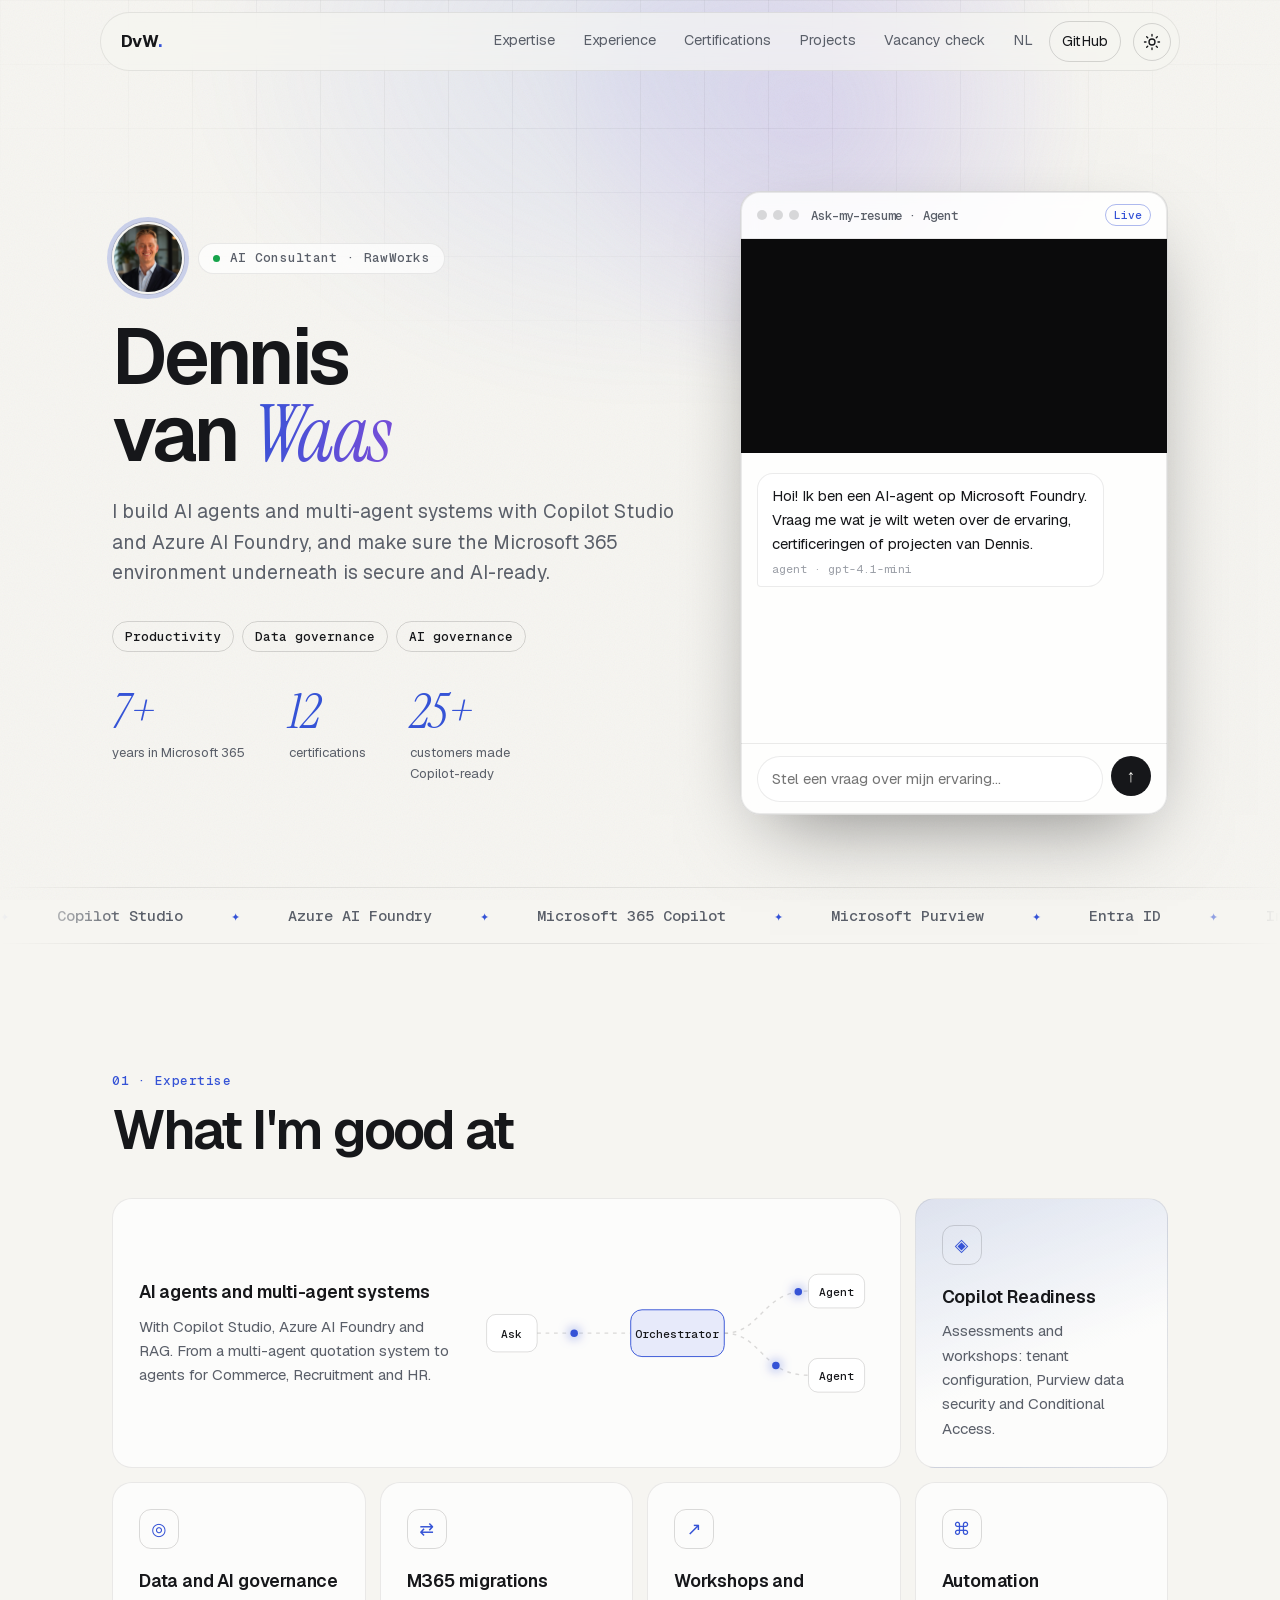
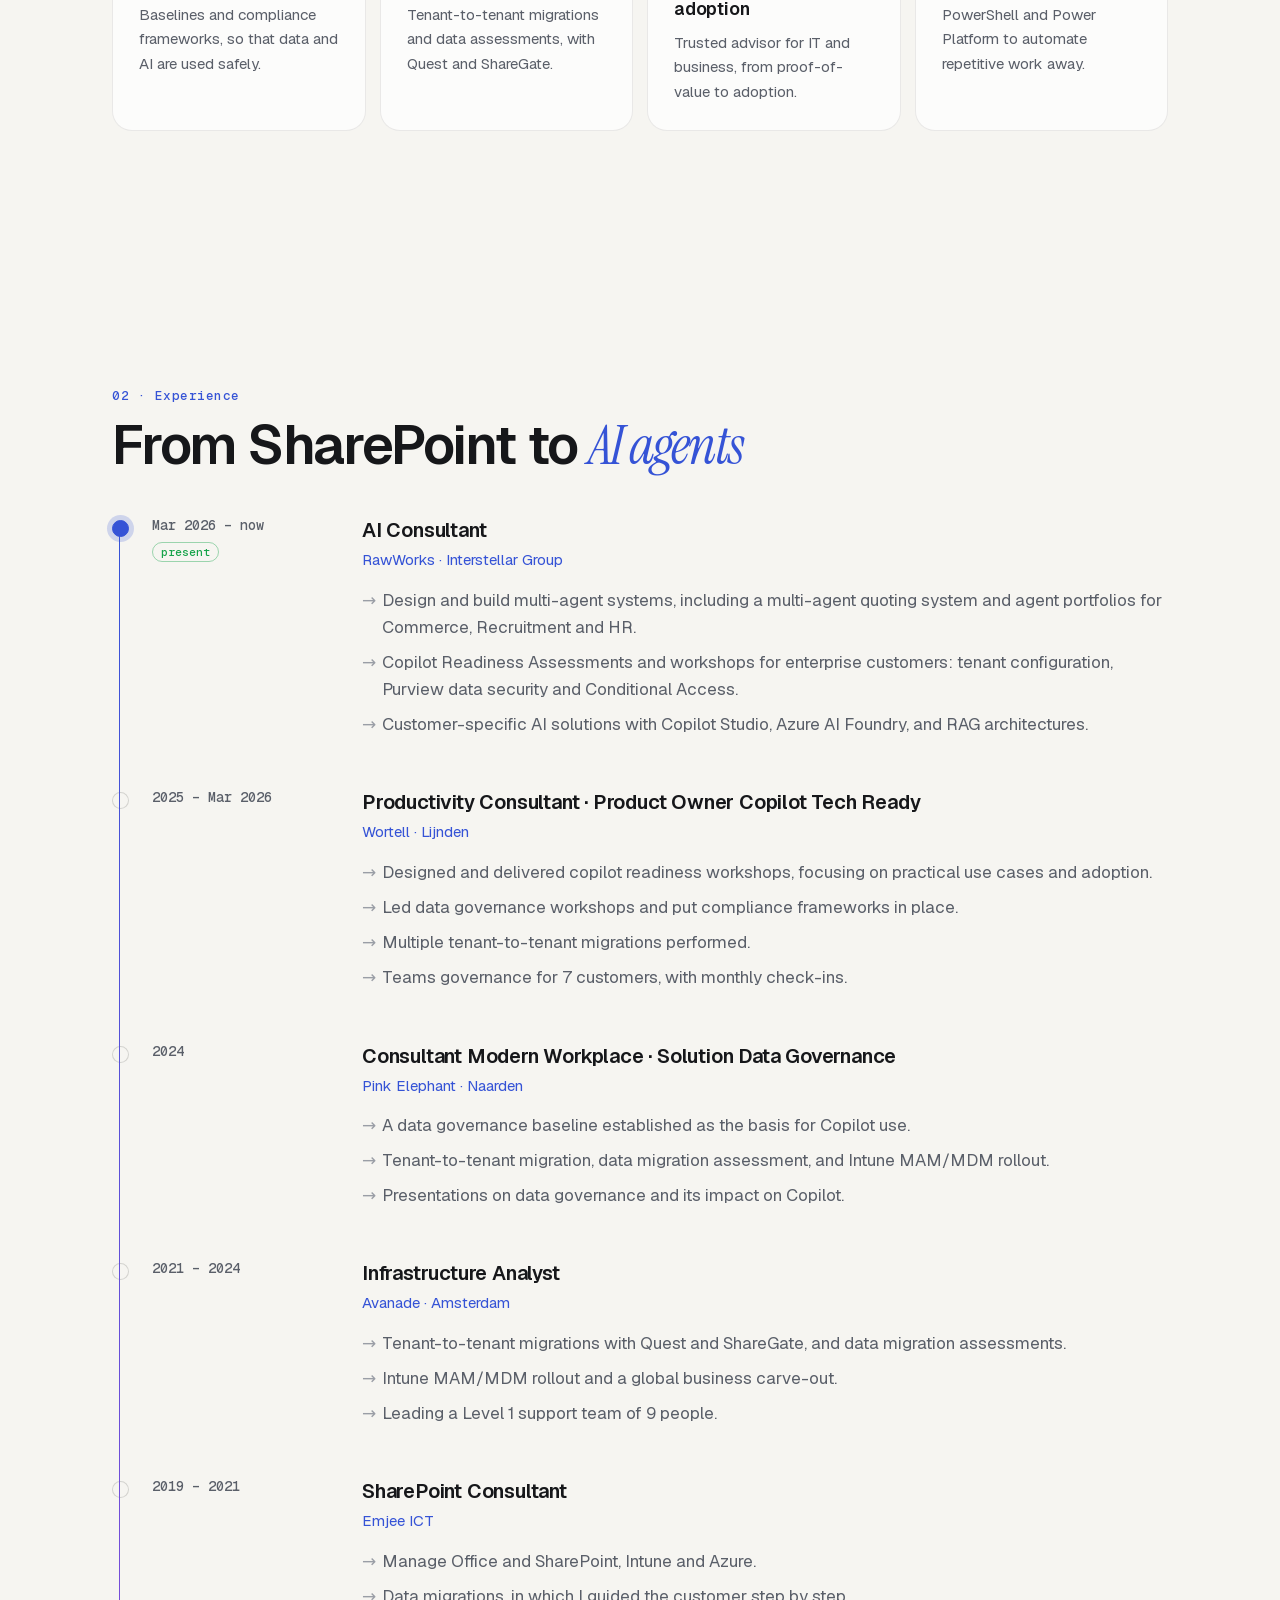
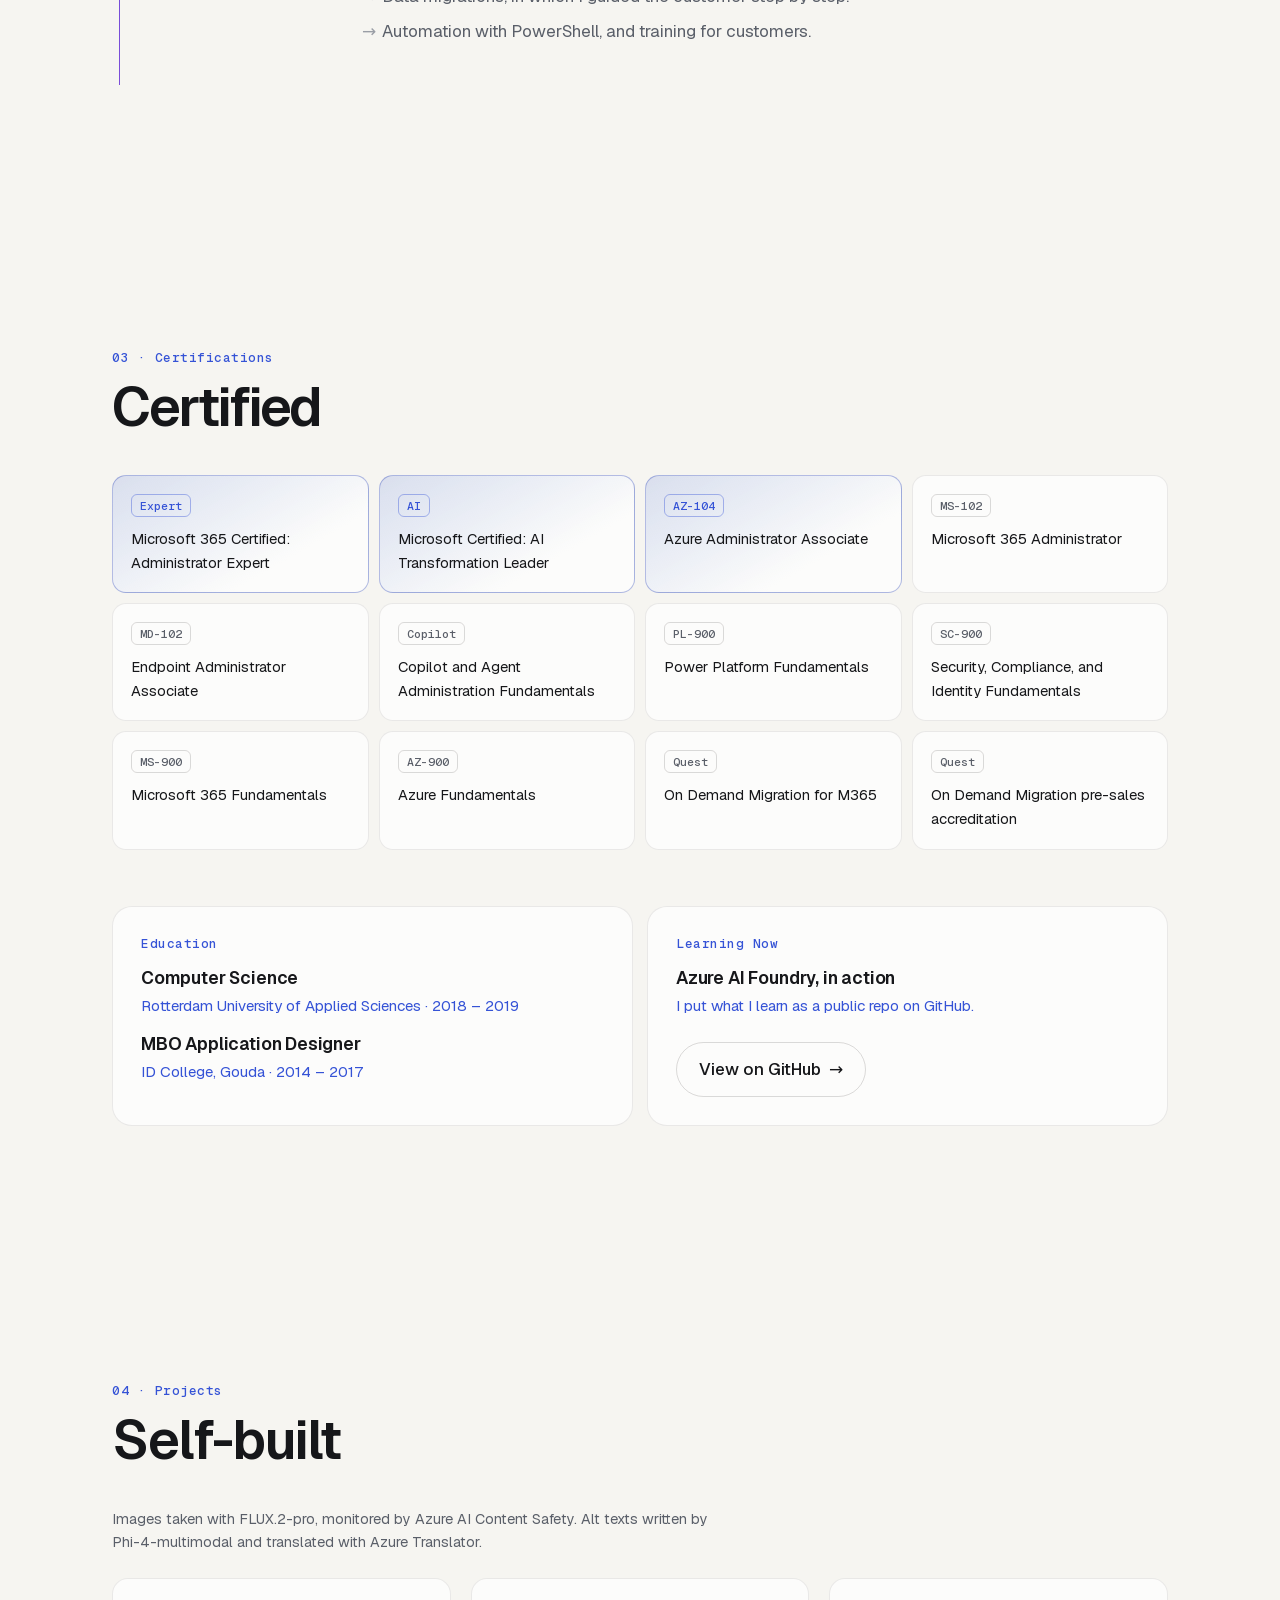
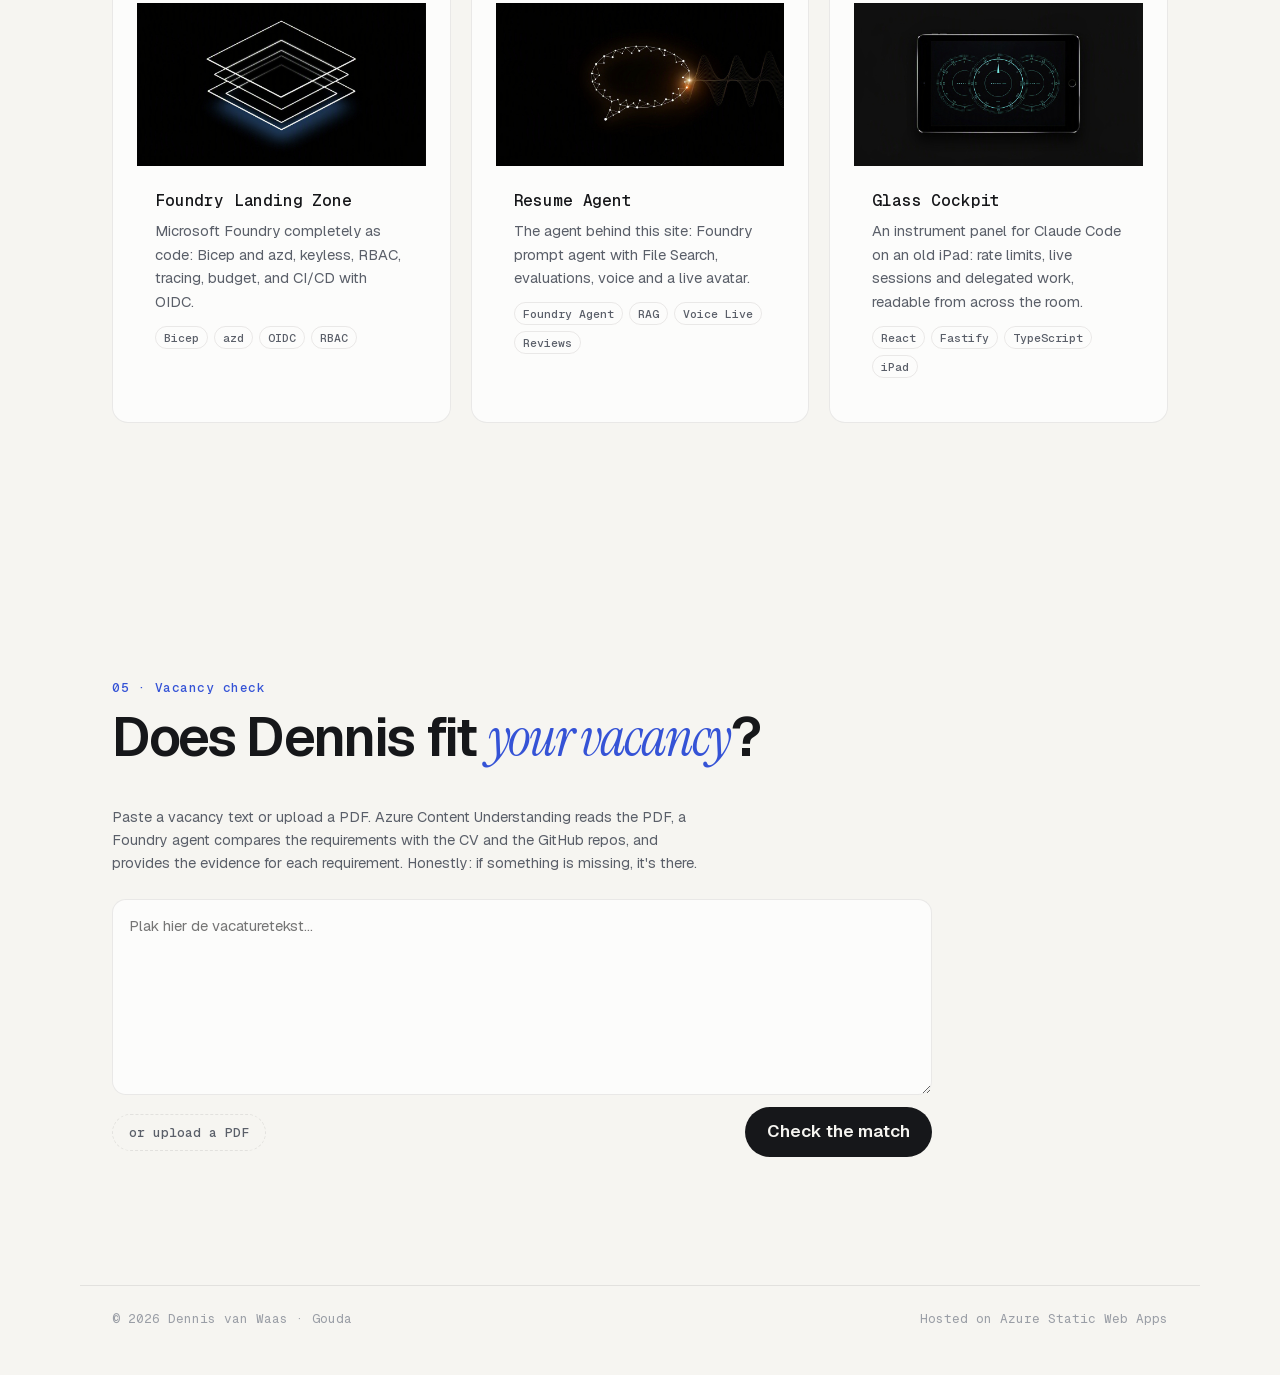
==== src/en.html @ 9e32a0ea "v2: Engelse versie via Azure Translator (HTML-vertaling), taalwissel NL/EN" ====
<!doctype html>
<html lang="en">
<head>
  <meta charset="utf-8">
  <meta name="viewport" content="width=device-width, initial-scale=1">
  <title>Dennis van Waas · AI Consultant</title>
  <meta name="description" content="Dennis van Waas, AI Consultant. Copilot Studio, Azure AI Foundry, Microsoft 365, data- en AI-governance.">
  <meta name="theme-color" content="#0b0c0f">
  <link rel="preload" href="fonts/Geist-normal-300-700.woff2" as="font" type="font/woff2" crossorigin>
  <link rel="stylesheet" href="fonts.css">
  <link rel="stylesheet" href="styles.css">
  <script>
    try { const t = localStorage.getItem('theme'); if (t) document.documentElement.dataset.theme = t; } catch (e) {}
  </script>
</head>
<body>
  <div class="bg" aria-hidden="true"><div class="glow"></div><div class="gridlines"></div><div class="noise"></div></div>

  <header class="nav">
    <a class="mark" href="#top" aria-label="Naar boven">DvW<span>.</span></a><nav><a href="#expertise">Expertise</a><a href="#ervaring">Experience</a><a href="#certificeringen">Certifications</a><a href="#projecten">Projects</a><a href="#match">Vacancy check</a><a class="lang notranslate" href="index.html" hreflang="nl" lang="nl">NL</a><a href="https://github.com/Dennisvw85" class="nav-cta">GitHub</a>
      
      
      
      
      
      
      
    </nav>
    
    <button class="theme" type="button" aria-label="Wissel licht en donker">
      <svg class="sun" viewbox="0 0 24 24" aria-hidden="true"><circle cx="12" cy="12" r="4"/><path d="M12 2v2M12 20v2M4.9 4.9l1.4 1.4M17.7 17.7l1.4 1.4M2 12h2M20 12h2M4.9 19.1l1.4-1.4M17.7 6.3l1.4-1.4"/></svg>
      <svg class="moon" viewbox="0 0 24 24" aria-hidden="true"><path d="M20 14.5A8 8 0 0 1 9.5 4a8 8 0 1 0 10.5 10.5z"/></svg>
    </button>
  </header>

  <main id="top">
    <!-- HERO -->
    </main><section class="hero wrap">
      <div class="hero-text">
        <div class="id">
          <img class="avatar" src="foto.jpg" alt="Dennis van Waas" width="72" height="72">
          <p class="eyebrow"><span class="dot"></span> AI Consultant<span class="long"> · RawWorks</span></p>
        </div>
        <h1>Dennis<br>van <em>Waas</em></h1>
        <p class="lead">I build AI agents and multi-agent systems with Copilot Studio and Azure AI Foundry, and make sure the Microsoft 365 environment underneath is secure and AI-ready.</p>
        <ul class="roles">
          <li>Productivity</li><li>Data governance</li><li>AI governance</li>
        </ul>
        <div class="stats">
          <div><strong>7+</strong> <span>years in Microsoft 365</span></div>
          <div><strong>12</strong><span>certifications</span></div>
          <div><strong>25+</strong><span>customers made Copilot-ready</span></div>
        </div>
      </div>

      <div class="chat" aria-label="Voorbeeld van een gesprek met een CV-agent">
        <div class="chat-head">
          <span class="lights"><i></i><i></i><i></i></span>
          <span class="chat-title">Ask-my-resume · Agent</span>
          <span class="badge">Live</span>
        </div>
        <div class="avatar-stage" id="avatar-stage" hidden="">
          <video id="avatar-video" autoplay playsinline muted></video>
          <audio id="avatar-audio" autoplay></audio>
        </div>
        <div class="chat-body" id="chat" aria-live="polite"></div>
        <form class="chat-form" id="chat-form" autocomplete="off">
          <input id="chat-input" type="text" maxlength="500" placeholder="Stel een vraag over mijn ervaring…" aria-label="Je vraag" required />
          <button type="button" id="avatar-btn" class="voice" aria-label="Start gesprek met avatar" title="Praat met de avatar">🧑‍💼</button>
          <button type="button" id="voice-btn" class="voice" aria-label="Start spraakgesprek" title="Praat met de agent">🎙</button>
          <button type="submit" aria-label="Verstuur">↑</button>
        </form>
        <p class="voice-status" id="voice-status" aria-live="polite" hidden></p>
      </div>
    </section>

    <!-- MARQUEE -->
    <div class="marquee" aria-label="Technologie">
      <div class="track">
        <span>Copilot Studio</span><span>Azure AI Foundry</span><span>Microsoft 365 Copilot</span><span>Microsoft Purview</span><span>Entra ID</span><span>Intune</span><span>SharePoint</span><span>Power Platform</span><span>PowerShell</span>
        <span aria-hidden="true">Copilot Studio</span><span aria-hidden="true">Azure AI Foundry</span><span aria-hidden="true">Microsoft 365 Copilot</span><span aria-hidden="true">Microsoft Purview</span><span aria-hidden="true">Entra ID</span><span aria-hidden="true">Intune</span><span aria-hidden="true">SharePoint</span><span aria-hidden="true">Power Platform</span><span aria-hidden="true">PowerShell</span>
      </div>
    </div>

    <!-- EXPERTISE -->
    <section id="expertise" class="wrap section">
      <p class="label reveal">01 · Expertise</p>
      <h2 class="reveal">What I'm good at</h2>

      <div class="bento">
        <article class="tile t-flow reveal">
          <div class="tile-text">
            <h3>AI agents and multi-agent systems</h3>
            <p>With Copilot Studio, Azure AI Foundry and RAG. From a multi-agent quotation system to agents for Commerce, Recruitment and HR.</p>
          </div>
          <svg class="flow" viewbox="0 0 420 150" aria-hidden="true">
            <path class="wire" d="M60 75 H160"/><path class="wire" d="M260 75 C300 75 300 30 350 30"/><path class="wire" d="M260 75 C300 75 300 120 350 120"/>
            <circle class="pulse" r="4"><animateMotion dur="2.4s" repeatCount="indefinite" path="M60 75 H160"/></circle>
            <circle class="pulse" r="4"><animateMotion dur="2.4s" begin="1.2s" repeatCount="indefinite" path="M260 75 C300 75 300 30 350 30"/></circle>
            <circle class="pulse" r="4"><animateMotion dur="2.4s" begin="1.8s" repeatCount="indefinite" path="M260 75 C300 75 300 120 350 120"/></circle>
            <g class="node"><rect x="6" y="55" width="54" height="40" rx="10"/><text x="33" y="80">Ask</text></g>
            <g class="node main"><rect x="160" y="50" width="100" height="50" rx="12"/><text x="210" y="80">Orchestrator</text></g>
            <g class="node"><rect x="350" y="12" width="60" height="36" rx="10"/><text x="380" y="35">Agent</text></g>
            <g class="node"><rect x="350" y="102" width="60" height="36" rx="10"/><text x="380" y="125">Agent</text></g>
          </svg>
        </article>

        <article class="tile t-foundry reveal">
          <span class="icon" aria-hidden="true">◈</span>
          <h3>Copilot Readiness</h3>
          <p>Assessments and workshops: tenant configuration, Purview data security and Conditional Access.</p>
        </article>

        <article class="tile reveal">
          <span class="icon" aria-hidden="true">◎</span>
          <h3>Data and AI governance</h3>
          <p>Baselines and compliance frameworks, so that data and AI are used safely.</p>
        </article>

        <article class="tile reveal">
          <span class="icon" aria-hidden="true">⇄</span>
          <h3>M365 migrations</h3>
          <p>Tenant-to-tenant migrations and data assessments, with Quest and ShareGate.</p>
        </article>

        <article class="tile reveal">
          <span class="icon" aria-hidden="true">↗</span>
          <h3>Workshops and adoption</h3>
          <p>Trusted advisor for IT and business, from proof-of-value to adoption.</p>
        </article>

        <article class="tile reveal">
          <span class="icon" aria-hidden="true">⌘</span>
          <h3>Automation</h3>
          <p>PowerShell and Power Platform to automate repetitive work away.</p>
        </article>
      </div>
    </section>

    <!-- ERVARING -->
    <section id="ervaring" class="wrap section">
      <p class="label reveal">02 · Experience</p>
      <h2 class="reveal">From SharePoint to <em>AI agents</em></h2>

      <ol class="timeline">
        <li class="job reveal">
          <div class="when"><span class="period">Mar 2026 – now</span><span class="now">present</span></div>
          <div class="what">
            <h3>AI Consultant</h3>
            <p class="org">RawWorks · Interstellar Group</p>
            <ul>
              <li>Design and build multi-agent systems, including a multi-agent quoting system and agent portfolios for Commerce, Recruitment and HR.</li>
              <li>Copilot Readiness Assessments and workshops for enterprise customers: tenant configuration, Purview data security and Conditional Access.</li>
              <li>Customer-specific AI solutions with Copilot Studio, Azure AI Foundry, and RAG architectures.</li>
            </ul>
          </div>
        </li>
        <li class="job reveal">
          <div class="when"><span class="period">2025 – Mar 2026</span></div>
          <div class="what">
            <h3>Productivity Consultant · Product Owner Copilot Tech Ready</h3>
            <p class="org">Wortell · Lijnden</p>
            <ul>
              <li>Designed and delivered copilot readiness workshops, focusing on practical use cases and adoption.</li>
              <li>Led data governance workshops and put compliance frameworks in place.</li>
              <li>Multiple tenant-to-tenant migrations performed.</li>
              <li>Teams governance for 7 customers, with monthly check-ins.</li>
            </ul>
          </div>
        </li>
        <li class="job reveal">
          <div class="when"><span class="period">2024</span></div>
          <div class="what">
            <h3>Consultant Modern Workplace · Solution Data Governance</h3>
            <p class="org">Pink Elephant · Naarden</p>
            <ul>
              <li>A data governance baseline established as the basis for Copilot use.</li>
              <li>Tenant-to-tenant migration, data migration assessment, and Intune MAM/MDM rollout.</li>
              <li>Presentations on data governance and its impact on Copilot.</li>
            </ul>
          </div>
        </li>
        <li class="job reveal">
          <div class="when"><span class="period">2021 – 2024</span></div>
          <div class="what">
            <h3>Infrastructure Analyst</h3>
            <p class="org">Avanade · Amsterdam</p>
            <ul>
              <li>Tenant-to-tenant migrations with Quest and ShareGate, and data migration assessments.</li>
              <li>Intune MAM/MDM rollout and a global business carve-out.</li>
              <li>Leading a Level 1 support team of 9 people.</li>
            </ul>
          </div>
        </li>
        <li class="job reveal">
          <div class="when"><span class="period">2019 – 2021</span></div>
          <div class="what">
            <h3>SharePoint Consultant</h3>
            <p class="org">Emjee ICT</p>
            <ul>
              <li>Manage Office and SharePoint, Intune and Azure.</li>
              <li>Data migrations, in which I guided the customer step by step.</li>
              <li>Automation with PowerShell, and training for customers.</li>
            </ul>
          </div>
        </li>
      </ol>
    </section>

    <!-- CERTIFICERINGEN + OPLEIDING -->
    <section id="certificeringen" class="wrap section">
      <p class="label reveal">03 · Certifications</p>
      <h2 class="reveal">Certified</h2>

      <div class="certs">
        <div class="cert featured reveal"><span class="code">Expert</span><span>Microsoft 365 Certified: Administrator Expert</span></div>
        <div class="cert featured reveal"><span class="code">AI</span><span>Microsoft Certified: AI Transformation Leader</span></div>
        <div class="cert featured reveal"><span class="code">AZ-104</span><span>Azure Administrator Associate</span></div>
        <div class="cert reveal"><span class="code">MS-102</span><span>Microsoft 365 Administrator</span></div>
        <div class="cert reveal"><span class="code">MD-102</span><span>Endpoint Administrator Associate</span></div>
        <div class="cert reveal"><span class="code">Copilot</span><span>Copilot and Agent Administration Fundamentals</span></div>
        <div class="cert reveal"><span class="code">PL-900</span><span>Power Platform Fundamentals</span></div>
        <div class="cert reveal"><span class="code">SC-900</span><span>Security, Compliance, and Identity Fundamentals</span></div>
        <div class="cert reveal"><span class="code">MS-900</span><span>Microsoft 365 Fundamentals</span></div>
        <div class="cert reveal"><span class="code">AZ-900</span><span>Azure Fundamentals</span></div>
        <div class="cert reveal"><span class="code">Quest</span><span>On Demand Migration for M365</span></div>
        <div class="cert reveal"><span class="code">Quest</span><span>On Demand Migration pre-sales accreditation</span></div>
      </div>

      <div class="edu">
        <div class="reveal">
          <p class="label">Education</p>
          <h3>Computer Science</h3>
          <p class="org">Rotterdam University of Applied Sciences · 2018 – 2019</p>
          <h3>MBO Application Designer</h3>
          <p class="org">ID College, Gouda · 2014 – 2017</p>
        </div>
        <div class="reveal">
          <p class="label">Learning Now</p>
          <h3>Azure AI Foundry, in action</h3>
          <p class="org">I put what I learn as a public repo on GitHub.</p>
          <a class="btn ghost" href="https://github.com/Dennisvw85">View on GitHub <span aria-hidden="true">→</span></a>
        </div>
      </div>
    </section>

    <section id="projecten" class="wrap section">
      <p class="label reveal">04 · Projects</p>
      <h2 class="reveal">Self-built</h2>
      <p class="project-note reveal">Images taken with FLUX.2-pro, monitored by Azure AI Content Safety. Alt texts written by Phi-4-multimodal and translated with Azure Translator.</p>

      <div class="projects">
        <!-- PROJECTS:START -->
        <a class="project reveal" href="https://github.com/Dennisvw85/foundry-landing-zone" rel="noopener">
          <img src="img/projects/foundry-landing-zone.jpg" alt="Een wit geometrisch ontwerp met geneste vierkanten en een gloeiend effect op een zwarte achtergrond." width="1024" height="576" loading="lazy" />
          <div class="project-text">
            <h3>Foundry Landing Zone</h3>
            <p>Microsoft Foundry completely as code: Bicep and azd, keyless, RBAC, tracing, budget, and CI/CD with OIDC.</p>
            <div class="project-tags"><span>Bicep</span><span>azd</span><span>OIDC</span><span>RBAC</span></div>
          </div>
        </a>
        <a class="project reveal" href="https://github.com/Dennisvw85/cv-agent" rel="noopener">
          <img src="img/projects/cv-agent.jpg" alt="Een tekstballon met een gloeiend licht aan het uiteinde, verbonden door lijnen en stippen, tegen een donkere achtergrond." width="1024" height="576" loading="lazy" />
          <div class="project-text">
            <h3>Resume Agent</h3>
            <p>The agent behind this site: Foundry prompt agent with File Search, evaluations, voice and a live avatar.</p>
            <div class="project-tags"><span>Foundry Agent</span><span>RAG</span><span>Voice Live</span><span>Reviews</span></div>
          </div>
        </a>
        <a class="project reveal" href="https://github.com/Dennisvw85/glass-cockpit" rel="noopener">
          <img src="img/projects/glass-cockpit.jpg" alt="Een tablet toont drie ronde meters met verschillende nummers en lijnen." width="1024" height="576" loading="lazy" />
          <div class="project-text">
            <h3>Glass Cockpit</h3>
            <p>An instrument panel for Claude Code on an old iPad: rate limits, live sessions and delegated work, readable from across the room.</p>
            <div class="project-tags"><span>React</span><span>Fastify</span><span>TypeScript</span><span>iPad</span></div>
          </div>
        </a>
        <!-- PROJECTS:END -->
      </div>
    </section>

    <section id="match" class="wrap section">
      <p class="label reveal">05 · Vacancy check</p>
      <h2 class="reveal">Does Dennis fit <em>your vacancy</em>?</h2>
      <p class="project-note reveal">Paste a vacancy text or upload a PDF. Azure Content Understanding reads the PDF, a Foundry agent compares the requirements with the CV and the GitHub repos, and provides the evidence for each requirement. Honestly: if something is missing, it's there.</p>

      <form class="match-form reveal" id="match-form">
        <textarea id="match-text" rows="7" maxlength="12000" placeholder="Plak hier de vacaturetekst…" aria-label="Vacaturetekst"></textarea>
        <div class="match-actions">
          <label class="match-file">
            <input type="file" id="match-pdf" accept="application/pdf" />
            <span id="match-file-label">or upload a PDF</span>
          </label>
          <button type="submit" id="match-btn">Check the match</button>
        </div>
      </form>
      <div class="match-result" id="match-result" aria-live="polite" hidden></div>
    </section>
  

  <footer class="wrap footer">
    <span>© <span id="year">2026</span> Dennis van Waas · Gouda</span>
    <span>Hosted on Azure Static Web Apps</span>
  </footer>

  <script src="main.js" defer></script>
  <script src="avatar.js" defer></script>
  <script src="match.js" defer></script>
</body>
</html>
---- src/fonts.css ----
/* Zelf gehoste fonts (Google Fonts, SIL OFL), alleen de latin-subset. */
@font-face {
  font-family: 'Geist';
  font-style: normal;
  font-weight: 300 700;
  font-display: swap;
  src: url(fonts/Geist-normal-300-700.woff2) format('woff2');
  unicode-range: U+0000-00FF, U+0131, U+0152-0153, U+02BB-02BC, U+02C6, U+02DA, U+02DC, U+0304, U+0308, U+0329, U+2000-206F, U+20AC, U+2122, U+2191, U+2193, U+2212, U+2215, U+FEFF, U+FFFD;
}
@font-face {
  font-family: 'Geist Mono';
  font-style: normal;
  font-weight: 400 500;
  font-display: swap;
  src: url(fonts/GeistMono-normal-400-500.woff2) format('woff2');
  unicode-range: U+0000-00FF, U+0131, U+0152-0153, U+02BB-02BC, U+02C6, U+02DA, U+02DC, U+0304, U+0308, U+0329, U+2000-206F, U+20AC, U+2122, U+2191, U+2193, U+2212, U+2215, U+FEFF, U+FFFD;
}
@font-face {
  font-family: 'Instrument Serif';
  font-style: italic;
  font-weight: 400;
  font-display: swap;
  src: url(fonts/InstrumentSerif-italic-400.woff2) format('woff2');
  unicode-range: U+0000-00FF, U+0131, U+0152-0153, U+02BB-02BC, U+02C6, U+02DA, U+02DC, U+0304, U+0308, U+0329, U+2000-206F, U+20AC, U+2122, U+2191, U+2193, U+2212, U+2215, U+FEFF, U+FFFD;
}
@font-face {
  font-family: 'Instrument Serif';
  font-style: normal;
  font-weight: 400;
  font-display: swap;
  src: url(fonts/InstrumentSerif-normal-400.woff2) format('woff2');
  unicode-range: U+0000-00FF, U+0131, U+0152-0153, U+02BB-02BC, U+02C6, U+02DA, U+02DC, U+0304, U+0308, U+0329, U+2000-206F, U+20AC, U+2122, U+2191, U+2193, U+2212, U+2215, U+FEFF, U+FFFD;
}
---- src/styles.css ----
/* ---------- Tokens ---------- */
:root {
  --bg: #0b0c0f;
  --bg-2: #111318;
  --fg: #eef0f3;
  --muted: #9aa0ab;
  --faint: #5d636e;
  --line: rgba(255, 255, 255, .08);
  --line-2: rgba(255, 255, 255, .14);
  --card: rgba(255, 255, 255, .03);
  --accent: #7c9cff;
  --accent-2: #b48cff;
  --accent-ink: #0b0c0f;
  --glow: rgba(124, 156, 255, .18);
  --live: #4ade80;
  --radius: 20px;
  --serif: "Instrument Serif", Georgia, serif;
  --sans: "Geist", system-ui, -apple-system, "Segoe UI", sans-serif;
  --mono: "Geist Mono", ui-monospace, monospace;
  color-scheme: dark;
}
:root[data-theme="light"] {
  --bg: #f6f5f1;
  --bg-2: #ffffff;
  --fg: #16171a;
  --muted: #5a5f69;
  --faint: #9a9ea6;
  --line: rgba(0, 0, 0, .08);
  --line-2: rgba(0, 0, 0, .14);
  --card: rgba(255, 255, 255, .7);
  --accent: #3553d6;
  --accent-2: #7b4dd8;
  --accent-ink: #ffffff;
  --glow: rgba(53, 83, 214, .12);
  --live: #16a34a;
  color-scheme: light;
}
@media (prefers-color-scheme: light) {
  :root:not([data-theme="dark"]) {
    --bg: #f6f5f1; --bg-2: #ffffff; --fg: #16171a; --muted: #5a5f69; --faint: #9a9ea6;
    --line: rgba(0,0,0,.08); --line-2: rgba(0,0,0,.14); --card: rgba(255,255,255,.7);
    --accent: #3553d6; --accent-2: #7b4dd8; --accent-ink: #ffffff; --glow: rgba(53,83,214,.12);
    --live: #16a34a; color-scheme: light;
  }
}

/* ---------- Base ---------- */
* { box-sizing: border-box; }
html { scroll-behavior: smooth; scroll-padding-top: 90px; }
body {
  margin: 0;
  background: var(--bg);
  color: var(--fg);
  font: 400 17px/1.6 var(--sans);
  -webkit-font-smoothing: antialiased;
  overflow-x: hidden;
}
a { color: inherit; }
em { font-family: var(--serif); font-style: italic; font-weight: 400; color: var(--accent); }
.wrap { width: 100%; max-width: 1120px; margin: 0 auto; padding: 0 16px; }
@media (min-width: 720px) { .wrap { padding: 0 32px; } }
::selection { background: var(--accent); color: var(--accent-ink); }
:focus-visible { outline: 2px solid var(--accent); outline-offset: 3px; border-radius: 6px; }

/* ---------- Background ---------- */
.bg { position: fixed; inset: 0; z-index: -1; pointer-events: none; }
.glow {
  position: absolute; width: 900px; height: 700px; left: 50%; top: -300px; translate: -50% 0;
  background: radial-gradient(closest-side, var(--glow), transparent),
              radial-gradient(closest-side at 70% 60%, color-mix(in srgb, var(--accent-2) 14%, transparent), transparent);
  filter: blur(20px);
}
.gridlines {
  position: absolute; inset: 0;
  background-image: linear-gradient(var(--line) 1px, transparent 1px), linear-gradient(90deg, var(--line) 1px, transparent 1px);
  background-size: 64px 64px;
  mask-image: radial-gradient(ellipse 80% 55% at 50% 0%, #000 30%, transparent 75%);
  opacity: .55;
}
.noise {
  position: absolute; inset: 0; opacity: .05; mix-blend-mode: overlay;
  background-image: url("data:image/svg+xml,%3Csvg xmlns='http://www.w3.org/2000/svg' width='160' height='160'%3E%3Cfilter id='n'%3E%3CfeTurbulence type='fractalNoise' baseFrequency='.85' numOctaves='3' stitchTiles='stitch'/%3E%3C/filter%3E%3Crect width='100%25' height='100%25' filter='url(%23n)'/%3E%3C/svg%3E");
}

/* ---------- Nav ---------- */
.nav {
  position: sticky; top: 12px; z-index: 10;
  display: flex; align-items: center; gap: 12px;
  width: calc(100% - 32px); max-width: 1080px; margin: 12px auto 0;
  padding: 8px 8px 8px 20px;
  border: 1px solid var(--line); border-radius: 999px;
  background: color-mix(in srgb, var(--bg) 70%, transparent);
  backdrop-filter: blur(14px) saturate(140%); -webkit-backdrop-filter: blur(14px) saturate(140%);
}
.mark { font-weight: 700; letter-spacing: -.03em; text-decoration: none; font-size: 1.05rem; }
.mark span { color: var(--accent); }
.nav nav { display: flex; gap: 4px; margin-left: auto; }
.nav nav a { text-decoration: none; font-size: .9rem; color: var(--muted); padding: 8px 12px; border-radius: 999px; transition: color .2s, background .2s; }
.nav nav a:hover { color: var(--fg); background: var(--card); }
.nav nav .nav-cta { color: var(--fg); border: 1px solid var(--line-2); }
.theme {
  display: grid; place-items: center; width: 38px; height: 38px; border-radius: 50%;
  border: 1px solid var(--line-2); background: transparent; color: var(--fg); cursor: pointer;
}
.theme svg { width: 18px; height: 18px; fill: none; stroke: currentColor; stroke-width: 1.8; stroke-linecap: round; }
.theme .sun { display: none; }
:root[data-theme="light"] .theme .sun { display: block; }
:root[data-theme="light"] .theme .moon { display: none; }
@media (prefers-color-scheme: light) {
  :root:not([data-theme="dark"]) .theme .sun { display: block; }
  :root:not([data-theme="dark"]) .theme .moon { display: none; }
}
@media (max-width: 640px) {
  .nav nav a:not(.nav-cta) { display: none; }
}

/* ---------- Hero ---------- */
.hero {
  display: grid; gap: 48px; align-items: center;
  padding-top: clamp(56px, 10vw, 120px); padding-bottom: 72px;
}
@media (min-width: 960px) { .hero { grid-template-columns: 1.15fr .85fr; } }
.eyebrow {
  display: inline-flex; align-items: center; gap: 10px; margin: 0 0 24px;
  font: 500 .8rem/1 var(--mono); color: var(--muted); letter-spacing: .02em;
  padding: 8px 14px; border: 1px solid var(--line); border-radius: 999px; background: var(--card);
  max-width: 100%;
}
@media (max-width: 480px) { .eyebrow .long { display: none; } }
.dot { width: 7px; height: 7px; border-radius: 50%; background: var(--live); box-shadow: 0 0 0 0 var(--live); animation: ping 2s infinite; }
@keyframes ping { 70% { box-shadow: 0 0 0 7px transparent; } 100% { box-shadow: 0 0 0 0 transparent; } }
h1 {
  font-size: clamp(2.4rem, 6.4vw, 4.9rem); line-height: .98; letter-spacing: -.045em;
  font-weight: 600; margin: 0 0 24px;
}
.nowrap { white-space: nowrap; }
h1 em { letter-spacing: -.02em; padding-right: .05em;
  background: linear-gradient(100deg, var(--accent), var(--accent-2)); -webkit-background-clip: text; background-clip: text; color: transparent; }
.lead { font-size: clamp(1.05rem, 1.6vw, 1.2rem); color: var(--muted); max-width: 46ch; margin: 0 0 32px; }
.ctas { display: flex; flex-wrap: wrap; gap: 12px; }
.btn {
  display: inline-flex; align-items: center; gap: 8px; padding: 13px 22px; border-radius: 999px;
  font-weight: 500; text-decoration: none; transition: transform .2s, background .2s, border-color .2s;
}
.btn span { transition: transform .2s; }
.btn:hover span { transform: translateX(3px); }
.btn.primary { background: var(--fg); color: var(--bg); }
.btn.primary:hover { transform: translateY(-1px); }
.btn.ghost { border: 1px solid var(--line-2); }
.btn.ghost:hover { border-color: var(--fg); }
.btn.big { padding: 16px 28px; font-size: 1.05rem; }

/* Chat mock */
.chat {
  border: 1px solid var(--line-2); border-radius: var(--radius); overflow: hidden;
  background: color-mix(in srgb, var(--bg-2) 85%, transparent);
  box-shadow: 0 30px 80px -30px rgba(0,0,0,.5), 0 0 0 1px var(--line) inset;
  backdrop-filter: blur(10px);
}
.chat-head { display: flex; align-items: center; gap: 12px; padding: 12px 16px; border-bottom: 1px solid var(--line); }
.lights { display: flex; gap: 6px; }
.lights i { width: 10px; height: 10px; border-radius: 50%; background: var(--line-2); }
.chat-title { font: 500 .78rem var(--mono); color: var(--muted); }
.badge { margin-left: auto; font: 500 .7rem var(--mono); color: var(--accent); border: 1px solid color-mix(in srgb, var(--accent) 40%, transparent); padding: 3px 8px; border-radius: 999px; }
.chat-body { padding: 20px 16px; min-height: 290px; display: flex; flex-direction: column; gap: 12px; font-size: .93rem; }
.msg { max-width: 88%; padding: 10px 14px; border-radius: 16px; animation: pop .35s ease both; }
.msg.user { align-self: flex-end; background: var(--fg); color: var(--bg); border-bottom-right-radius: 4px; }
.msg.bot { align-self: flex-start; background: var(--card); border: 1px solid var(--line); border-bottom-left-radius: 4px; }
.msg.bot .src { display: block; margin-top: 6px; font: 400 .72rem var(--mono); color: var(--faint); }
.chat-body { max-height: 420px; overflow-y: auto; }
.msg { white-space: pre-wrap; }
.chat-form { display: flex; gap: 8px; padding: 12px 16px; border-top: 1px solid var(--line); }
.chat-form input { flex: 1; min-width: 0; padding: 10px 14px; border-radius: 999px; border: 1px solid var(--line); background: var(--card); color: var(--fg); font: inherit; font-size: .93rem; }
.chat-form input:focus { outline: 2px solid var(--fg); outline-offset: 1px; }
.chat-form button { width: 40px; height: 40px; border-radius: 50%; border: 0; background: var(--fg); color: var(--bg); font-size: 1.1rem; cursor: pointer; }
.chat-form button:disabled, .chat-form input:disabled { opacity: .5; }
.chat-form button.voice { background: var(--card); color: var(--fg); border: 1px solid var(--line); font-size: 1rem; }
.chat-form button.voice.live { background: #e5484d; color: #fff; border-color: #e5484d; animation: pulse-ring 1.6s ease-out infinite; }
@keyframes pulse-ring { 0% { box-shadow: 0 0 0 0 rgba(229,72,77,.45); } 100% { box-shadow: 0 0 0 12px rgba(229,72,77,0); } }
.voice-status { margin: 0; padding: 0 16px 12px; font: 400 .76rem var(--mono); color: var(--muted); }
@media (prefers-reduced-motion: reduce) { .chat-form button.voice.live { animation: none; } }
.typing { display: inline-flex; gap: 4px; }
.typing i { width: 6px; height: 6px; border-radius: 50%; background: var(--muted); animation: blink 1s infinite; }
.typing i:nth-child(2) { animation-delay: .15s; } .typing i:nth-child(3) { animation-delay: .3s; }
@keyframes blink { 50% { opacity: .25; } }
@keyframes pop { from { opacity: 0; transform: translateY(6px) scale(.98); } }

/* ---------- Marquee ---------- */
.marquee {
  border-block: 1px solid var(--line); overflow: hidden; padding: 18px 0;
  mask-image: linear-gradient(90deg, transparent, #000 10%, #000 90%, transparent);
}
.track { display: flex; gap: 48px; width: max-content; animation: scroll 40s linear infinite; }
.track span { font: 500 .95rem var(--mono); color: var(--muted); white-space: nowrap; }
.track span::before { content: "✦"; color: var(--accent); margin-right: 48px; font-size: .7rem; }
@keyframes scroll { to { transform: translateX(-50%); } }

/* ---------- Sections ---------- */
.section { padding-block: clamp(72px, 11vw, 128px); }
.label { font: 500 .8rem var(--mono); color: var(--accent); margin: 0 0 12px; letter-spacing: .04em; }
h2 { font-size: clamp(2rem, 4.8vw, 3.4rem); line-height: 1.05; letter-spacing: -.035em; font-weight: 600; margin: 0 0 40px; }
h3 { font-size: 1.1rem; letter-spacing: -.01em; margin: 0 0 8px; font-weight: 600; }
.sub { color: var(--muted); margin: -24px 0 40px; max-width: 52ch; }

/* ---------- Bento ---------- */
.bento { display: grid; gap: 14px; grid-template-columns: 1fr; }
@media (min-width: 720px) {
  .bento { grid-template-columns: repeat(2, 1fr); }
  .t-flow { grid-column: span 2; }
}
@media (min-width: 1000px) {
  .bento { grid-template-columns: repeat(4, 1fr); grid-auto-rows: minmax(190px, auto); }
  .t-flow { grid-column: span 3; }
}
.tile {
  position: relative; overflow: hidden;
  padding: 26px; border-radius: var(--radius);
  border: 1px solid var(--line); background: var(--card);
  transition: border-color .3s, transform .3s;
}
.tile::before {
  content: ""; position: absolute; inset: 0; pointer-events: none; opacity: 0; transition: opacity .3s;
  background: radial-gradient(360px circle at var(--mx, 50%) var(--my, 50%), var(--glow), transparent 60%);
}
.tile:hover { border-color: var(--line-2); }
.tile:hover::before { opacity: 1; }
.tile p { margin: 0; color: var(--muted); font-size: .95rem; }
.icon { display: inline-grid; place-items: center; width: 40px; height: 40px; margin-bottom: 18px; border-radius: 12px; border: 1px solid var(--line-2); color: var(--accent); font-size: 1.1rem; }
.t-foundry { background: linear-gradient(160deg, color-mix(in srgb, var(--accent) 12%, transparent), var(--card) 60%); }
.t-flow { display: grid; gap: 20px; align-items: center; }
@media (min-width: 720px) { .t-flow { grid-template-columns: .9fr 1.1fr; } }
.flow { width: 100%; height: auto; }
.flow .wire { fill: none; stroke: var(--line-2); stroke-width: 1.5; stroke-dasharray: 4 5; }
.flow .pulse { fill: var(--accent); filter: drop-shadow(0 0 6px var(--accent)); }
.flow .node rect { fill: var(--bg-2); stroke: var(--line-2); }
.flow .node.main rect { stroke: var(--accent); fill: color-mix(in srgb, var(--accent) 12%, var(--bg-2)); }
.flow .node text { fill: var(--fg); font: 500 12px var(--mono); text-anchor: middle; }

/* ---------- Steps ---------- */
.steps { list-style: none; margin: 0; padding: 0; display: grid; gap: 0; counter-reset: s; }
.steps li {
  display: grid; grid-template-columns: 72px 1fr; gap: 16px; padding: 28px 0;
  border-top: 1px solid var(--line);
}
.steps li:last-child { border-bottom: 1px solid var(--line); }
@media (min-width: 720px) { .steps li { grid-template-columns: 140px 1fr 1fr; } .steps li div { display: contents; } }
.num { font: 400 clamp(2rem, 4vw, 2.8rem)/1 var(--serif); font-style: italic; color: var(--accent); }
.steps h3 { font-size: 1.3rem; margin-top: 4px; }
.steps p { margin: 0; color: var(--muted); }

/* ---------- Projects ---------- */
.projects { display: grid; gap: 14px; grid-template-columns: repeat(auto-fit, minmax(260px, 1fr)); }
.project {
  display: flex; flex-direction: column; gap: 6px; padding: 24px; border-radius: var(--radius);
  border: 1px solid var(--line); background: var(--card); text-decoration: none;
  transition: transform .3s, border-color .3s;
}
.project:hover { transform: translateY(-3px); border-color: var(--line-2); }
.project h3 { font-family: var(--mono); font-size: 1rem; font-weight: 500; }
.project p { margin: 0 0 12px; color: var(--muted); font-size: .95rem; flex: 1; }
.tags { font: 400 .78rem var(--mono); color: var(--faint); }
.status { align-self: flex-start; font: 500 .7rem var(--mono); padding: 3px 9px; border-radius: 999px; margin-bottom: 10px; border: 1px solid var(--line-2); color: var(--muted); }
.status.live { color: var(--live); border-color: color-mix(in srgb, var(--live) 40%, transparent); }

/* ---------- Contact ---------- */
.contact {
  text-align: center; margin-block: 40px 80px; border-radius: 32px; border: 1px solid var(--line);
  background:
    radial-gradient(600px 240px at 50% 0%, var(--glow), transparent 70%),
    var(--card);
  padding-inline: 24px;
}
.contact h2 { margin-bottom: 12px; }
.contact p { color: var(--muted); margin: 0 0 32px; }

/* ---------- Footer ---------- */
.footer { display: flex; flex-wrap: wrap; justify-content: space-between; gap: 8px; padding-block: 24px 48px; color: var(--faint); font: 400 .8rem var(--mono); border-top: 1px solid var(--line); }

/* ---------- Scroll-driven reveal (progressive enhancement) ---------- */
@supports (animation-timeline: view()) {
  @media (prefers-reduced-motion: no-preference) {
    .reveal {
      animation: reveal linear both;
      animation-timeline: view();
      animation-range: entry 0% entry 55%;
    }
    @keyframes reveal { from { opacity: 0; transform: translateY(28px); filter: blur(4px); } }
  }
}

/* ---------- Theme switch transition ---------- */
::view-transition-old(root), ::view-transition-new(root) { animation: none; mix-blend-mode: normal; }
::view-transition-new(root) { clip-path: circle(0 at var(--vx, 100%) var(--vy, 0)); animation: wipe .6s ease-out forwards; }
@keyframes wipe { to { clip-path: circle(150% at var(--vx, 100%) var(--vy, 0)); } }

/* ---------- Reduced motion ---------- */
@media (prefers-reduced-motion: reduce) {
  *, *::before, *::after { animation-duration: .01ms !important; animation-iteration-count: 1 !important; transition: none !important; scroll-behavior: auto !important; }
  .track { animation: none; }
}

/* ---------- CV: hero ---------- */
.id { display: flex; align-items: center; gap: 14px; margin-bottom: 24px; flex-wrap: wrap; }
.id .eyebrow { margin: 0; }
.avatar {
  width: 72px; height: 72px; border-radius: 50%; object-fit: cover;
  border: 2px solid var(--bg); box-shadow: 0 0 0 1px var(--line-2), 0 0 0 5px color-mix(in srgb, var(--accent) 22%, transparent);
}
.roles { list-style: none; display: flex; flex-wrap: wrap; gap: 8px; padding: 0; margin: 0 0 36px; }
.roles li { font: 500 .8rem var(--mono); color: var(--fg); padding: 6px 12px; border-radius: 999px; border: 1px solid var(--line-2); }
.stats { display: grid; grid-template-columns: repeat(3, auto); justify-content: start; gap: 12px clamp(20px, 4vw, 44px); }
.stats div { display: flex; flex-direction: column; }
.stats strong { font: 400 clamp(2.2rem, 4.5vw, 3rem)/1 var(--serif); font-style: italic; color: var(--accent); }
.stats span { font-size: .82rem; color: var(--muted); margin-top: 6px; max-width: 16ch; }
@media (max-width: 480px) { .stats { grid-template-columns: repeat(3, 1fr); } }

/* ---------- CV: timeline ---------- */
.timeline { list-style: none; margin: 0; padding: 0; position: relative; }
.timeline::before {
  content: ""; position: absolute; left: 7px; top: 8px; bottom: 8px; width: 1px; background: var(--line-2);
}
@supports (animation-timeline: view()) {
  @media (prefers-reduced-motion: no-preference) {
    .timeline::after {
      content: ""; position: absolute; left: 7px; top: 8px; bottom: 8px; width: 1px;
      background: linear-gradient(var(--accent), var(--accent-2)); transform-origin: top;
      animation: grow linear both; animation-timeline: view(); animation-range: entry 20% cover 70%;
    }
    @keyframes grow { from { transform: scaleY(0); } }
  }
}
.job { position: relative; display: grid; gap: 8px 40px; padding: 0 0 48px 40px; }
.job::before {
  content: ""; position: absolute; left: 0; top: 6px; width: 15px; height: 15px; border-radius: 50%;
  background: var(--bg); border: 1px solid var(--line-2); z-index: 1;
}
.job:first-child::before { border-color: var(--accent); background: var(--accent); box-shadow: 0 0 0 5px color-mix(in srgb, var(--accent) 20%, transparent); }
@media (min-width: 820px) { .job { grid-template-columns: 170px 1fr; } }
.when { display: flex; flex-direction: column; gap: 8px; align-items: flex-start; }
.period { font: 500 .85rem var(--mono); color: var(--muted); padding-top: 2px; }
.now { font: 500 .7rem var(--mono); color: var(--live); border: 1px solid color-mix(in srgb, var(--live) 40%, transparent); padding: 2px 8px; border-radius: 999px; }
.what h3 { font-size: 1.25rem; margin: 0 0 2px; }
.org { color: var(--accent); font-size: .95rem; margin: 0 0 14px; }
.what ul { margin: 0; padding: 0; list-style: none; display: grid; gap: 8px; }
.what li { position: relative; padding-left: 20px; color: var(--muted); }
.what li::before { content: "→"; position: absolute; left: 0; color: var(--faint); }

/* ---------- CV: certs + education ---------- */
.certs { display: grid; gap: 10px; grid-template-columns: repeat(auto-fill, minmax(250px, 1fr)); }
.cert {
  display: flex; flex-direction: column; gap: 10px; padding: 18px; border-radius: 14px;
  border: 1px solid var(--line); background: var(--card); font-size: .92rem; transition: border-color .3s, transform .3s;
}
.cert:hover { border-color: var(--line-2); transform: translateY(-2px); }
.cert .code { align-self: flex-start; font: 500 .72rem var(--mono); color: var(--muted); border: 1px solid var(--line-2); padding: 3px 8px; border-radius: 6px; }
.cert.featured { background: linear-gradient(150deg, color-mix(in srgb, var(--accent) 14%, transparent), var(--card) 70%); border-color: color-mix(in srgb, var(--accent) 30%, var(--line)); }
.cert.featured .code { color: var(--accent); border-color: color-mix(in srgb, var(--accent) 40%, transparent); }
.edu { display: grid; gap: 14px; margin-top: 56px; }
@media (min-width: 820px) { .edu { grid-template-columns: 1fr 1fr; } }
.edu > div { padding: 28px; border-radius: var(--radius); border: 1px solid var(--line); background: var(--card); }
.edu h3 { margin: 12px 0 2px; }
.edu .org { margin-bottom: 8px; }
.edu .btn { margin-top: 16px; }

/* Live avatar */
.avatar-stage { background: #0b0b0c; border-bottom: 1px solid var(--line); display: flex; justify-content: center; }
.avatar-stage video { width: 100%; max-height: 360px; object-fit: contain; }

/* Projecten */
.project-note { color: var(--muted); font-size: .9rem; max-width: 60ch; margin-bottom: 24px; }
.projects { display: grid; grid-template-columns: repeat(auto-fit, minmax(280px, 1fr)); gap: 20px; }
.project { display: flex; flex-direction: column; border: 1px solid var(--line); border-radius: 16px; overflow: hidden; background: var(--card); color: inherit; text-decoration: none; transition: transform .2s ease, border-color .2s ease; }
.project:hover { transform: translateY(-3px); border-color: var(--fg); }
.project img { width: 100%; height: auto; aspect-ratio: 16 / 9; object-fit: cover; display: block; }
.project-text { padding: 16px 18px 20px; }
.project-text h3 { margin: 0 0 6px; }
.project-text p { margin: 0 0 12px; color: var(--muted); font-size: .92rem; }
.project-tags { display: flex; flex-wrap: wrap; gap: 6px; }
.project-tags span { font: 500 .72rem var(--mono); padding: 3px 8px; border: 1px solid var(--line); border-radius: 999px; color: var(--muted); }
@media (prefers-reduced-motion: reduce) { .project { transition: none; } }

.msg.user .src { display: block; margin-top: 6px; font: 400 .72rem var(--mono); opacity: .6; }

/* Vacature-check */
.match-form { display: flex; flex-direction: column; gap: 12px; max-width: 820px; }
.match-form textarea { width: 100%; padding: 14px 16px; border-radius: 14px; border: 1px solid var(--line); background: var(--card); color: var(--fg); font: inherit; font-size: .93rem; resize: vertical; }
.match-form textarea:focus { outline: 2px solid var(--fg); outline-offset: 1px; }
.match-actions { display: flex; flex-wrap: wrap; gap: 12px; align-items: center; justify-content: space-between; }
.match-file { cursor: pointer; font: 500 .8rem var(--mono); color: var(--muted); border: 1px dashed var(--line); border-radius: 999px; padding: 9px 16px; }
.match-file input { display: none; }
.match-actions button { border: 0; border-radius: 999px; padding: 11px 22px; background: var(--fg); color: var(--bg); font: inherit; font-weight: 600; cursor: pointer; }
.match-actions button:disabled { opacity: .5; cursor: progress; }
.match-result { margin-top: 24px; max-width: 820px; border: 1px solid var(--line); border-radius: 16px; background: var(--card); padding: 20px 22px; }
.match-head { display: flex; gap: 18px; align-items: center; margin-bottom: 16px; }
.match-score { --p: 0; flex: none; width: 76px; height: 76px; border-radius: 50%; display: grid; place-items: center; font: 700 1.4rem var(--mono); background: radial-gradient(closest-side, var(--card) 78%, transparent 80% 100%), conic-gradient(var(--fg) calc(var(--p) * 1%), var(--line) 0); }
.match-title h3 { margin: 0 0 4px; }
.match-summary { margin: 0; color: var(--muted); font-size: .93rem; }
.match-reqs { list-style: none; margin: 0 0 16px; padding: 0; display: grid; gap: 10px; }
.req { border: 1px solid var(--line); border-radius: 12px; padding: 10px 14px; }
.req strong { display: block; margin: 4px 0 2px; font-size: .92rem; }
.req p { margin: 0; color: var(--muted); font-size: .86rem; }
.req-status { font: 600 .68rem var(--mono); text-transform: uppercase; letter-spacing: .06em; padding: 2px 8px; border-radius: 999px; }
.req.met .req-status { background: rgba(48, 164, 108, .18); color: #3ec67f; }
.req.partial .req-status { background: rgba(245, 166, 35, .18); color: #f5a623; }
.req.gap .req-status { background: rgba(229, 72, 77, .18); color: #e5484d; }
.match-questions h4 { margin: 0 0 6px; font-size: .9rem; }
.match-questions ol { margin: 0 0 12px; padding-left: 20px; color: var(--muted); font-size: .9rem; }
.match-src { margin: 0; font: 400 .72rem var(--mono); color: var(--faint); }
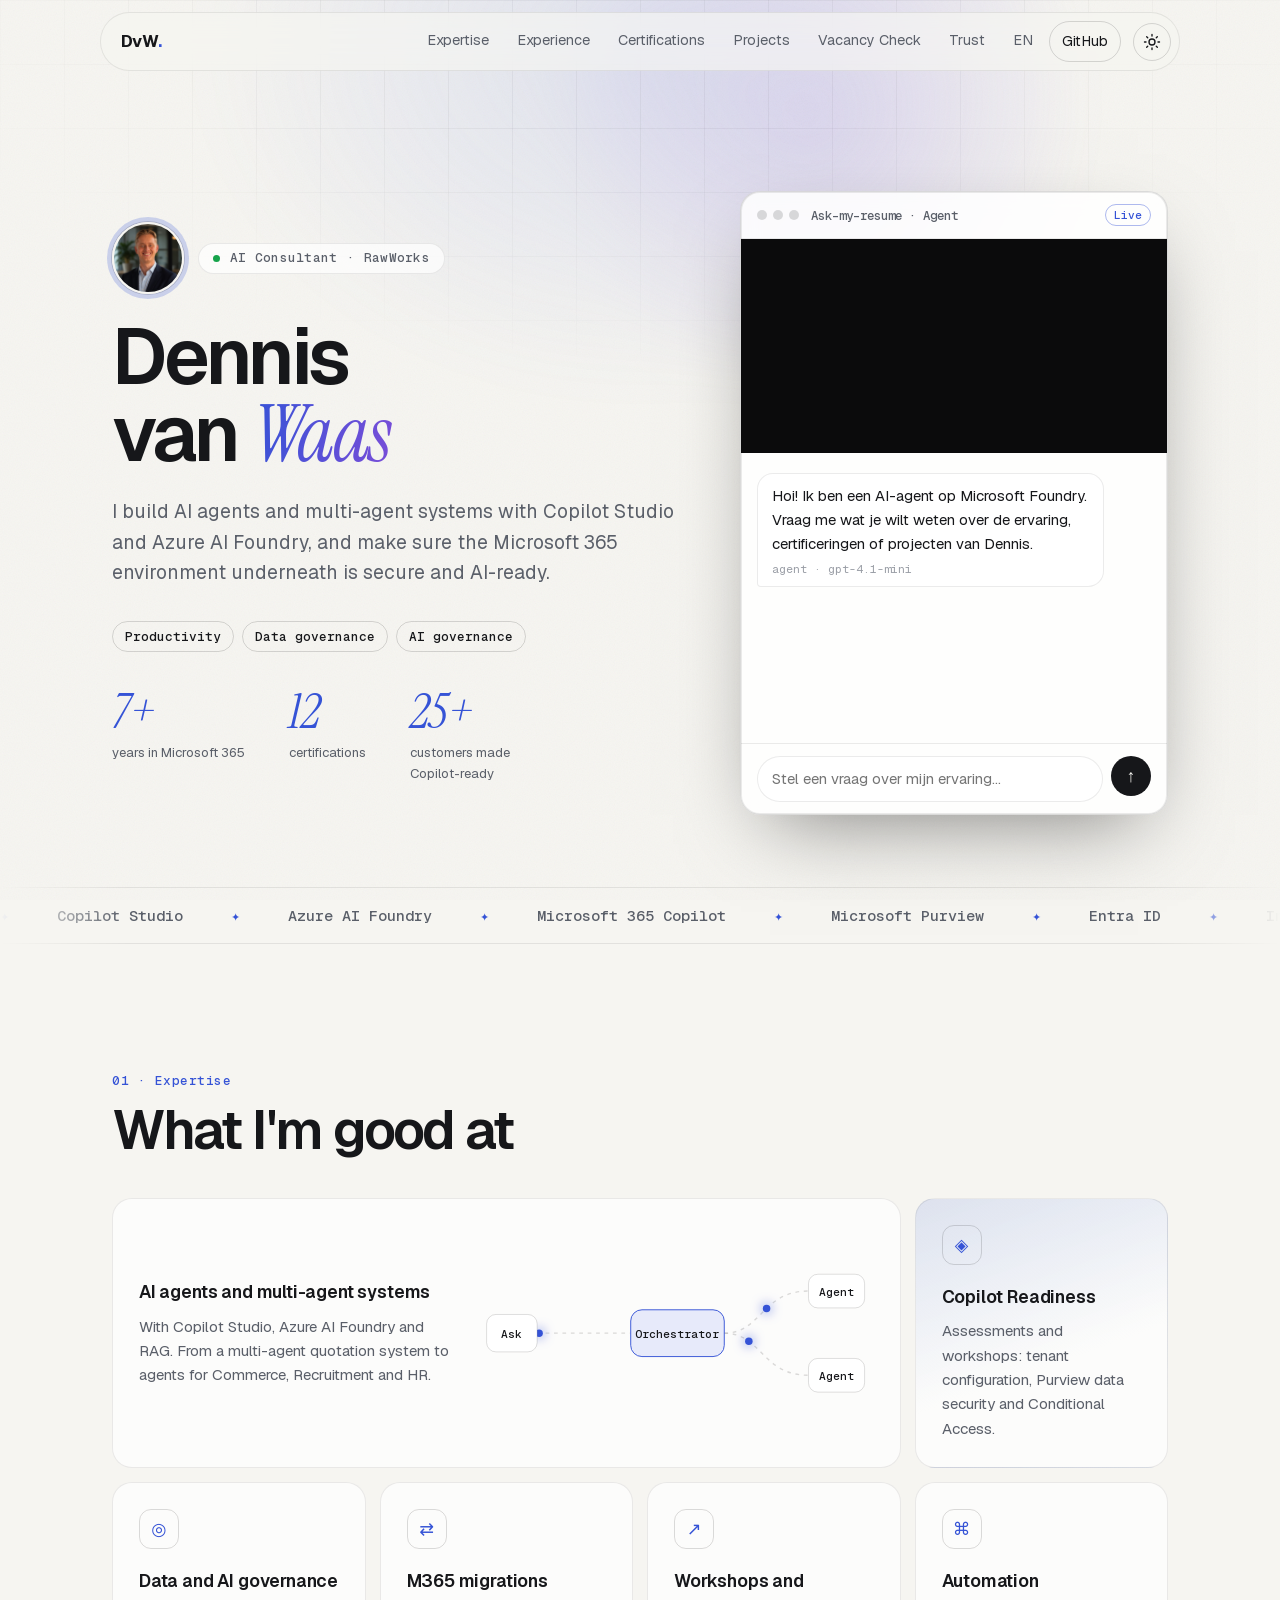
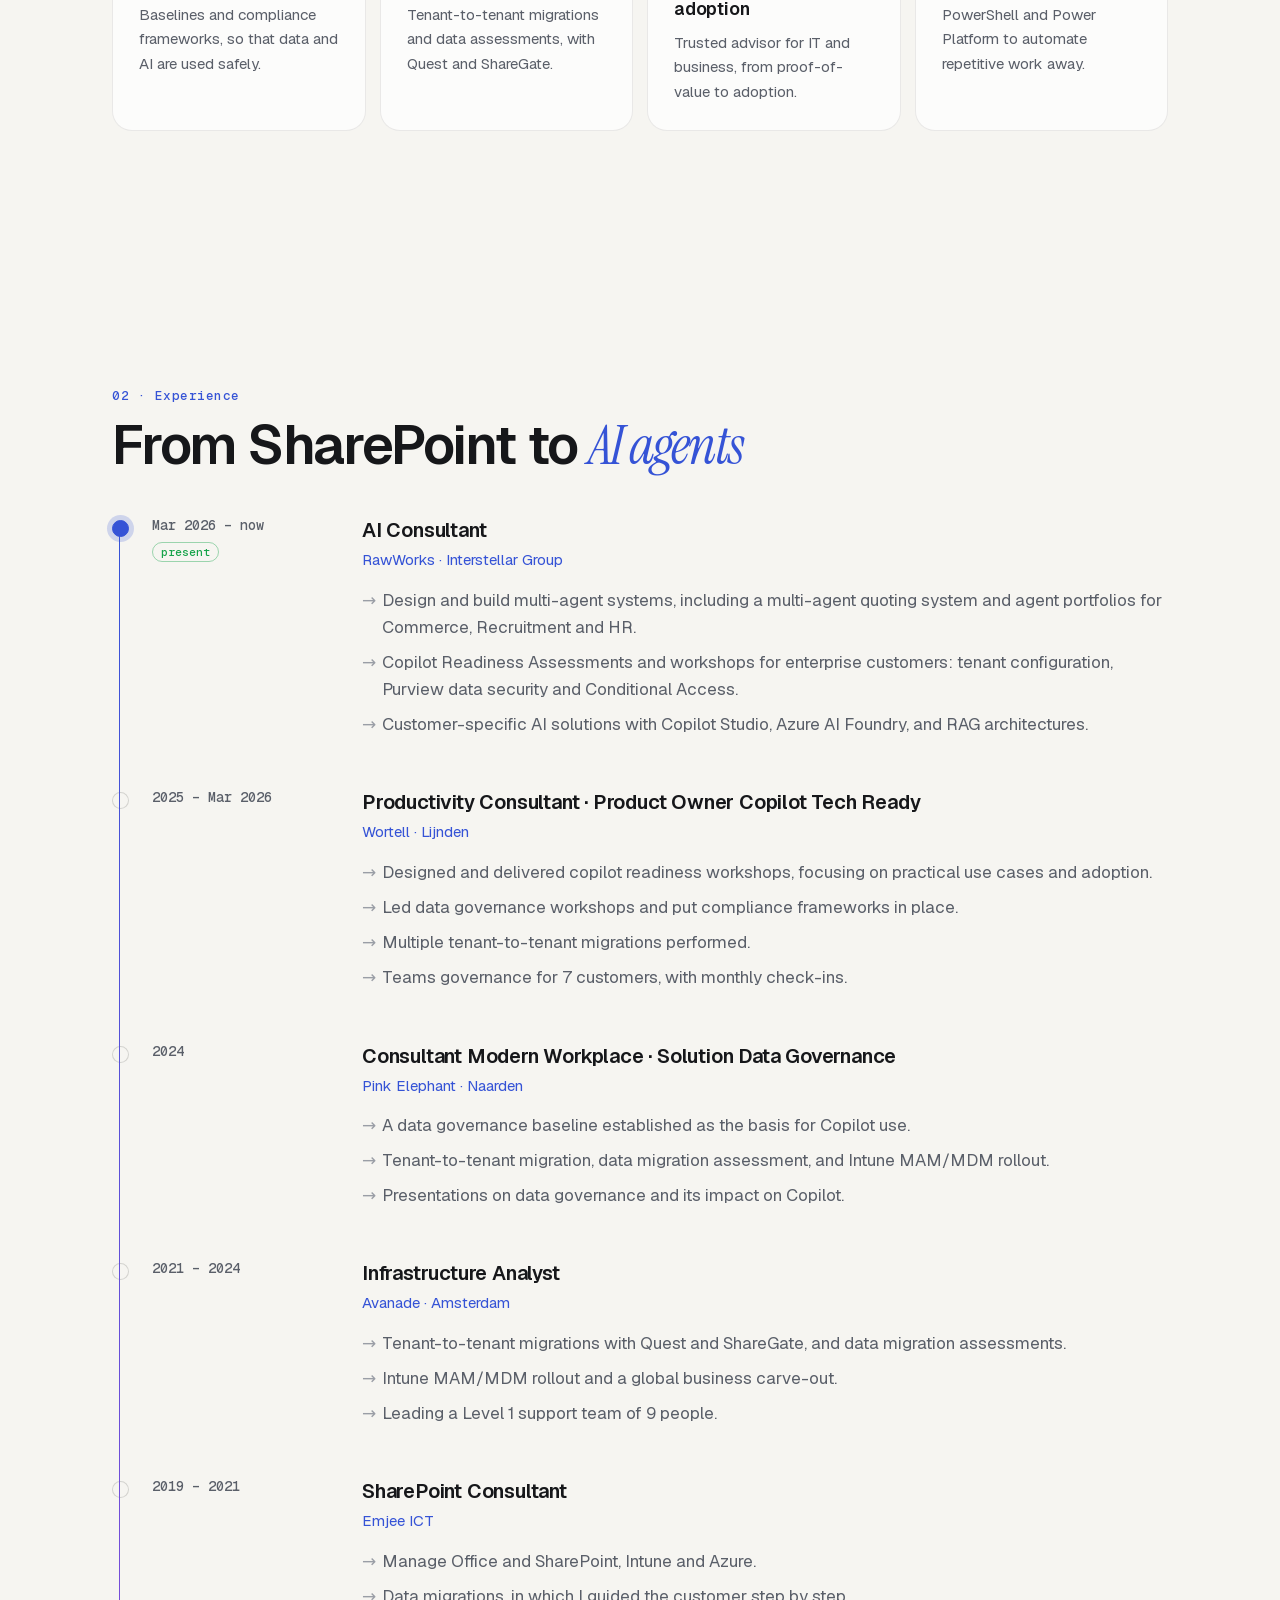
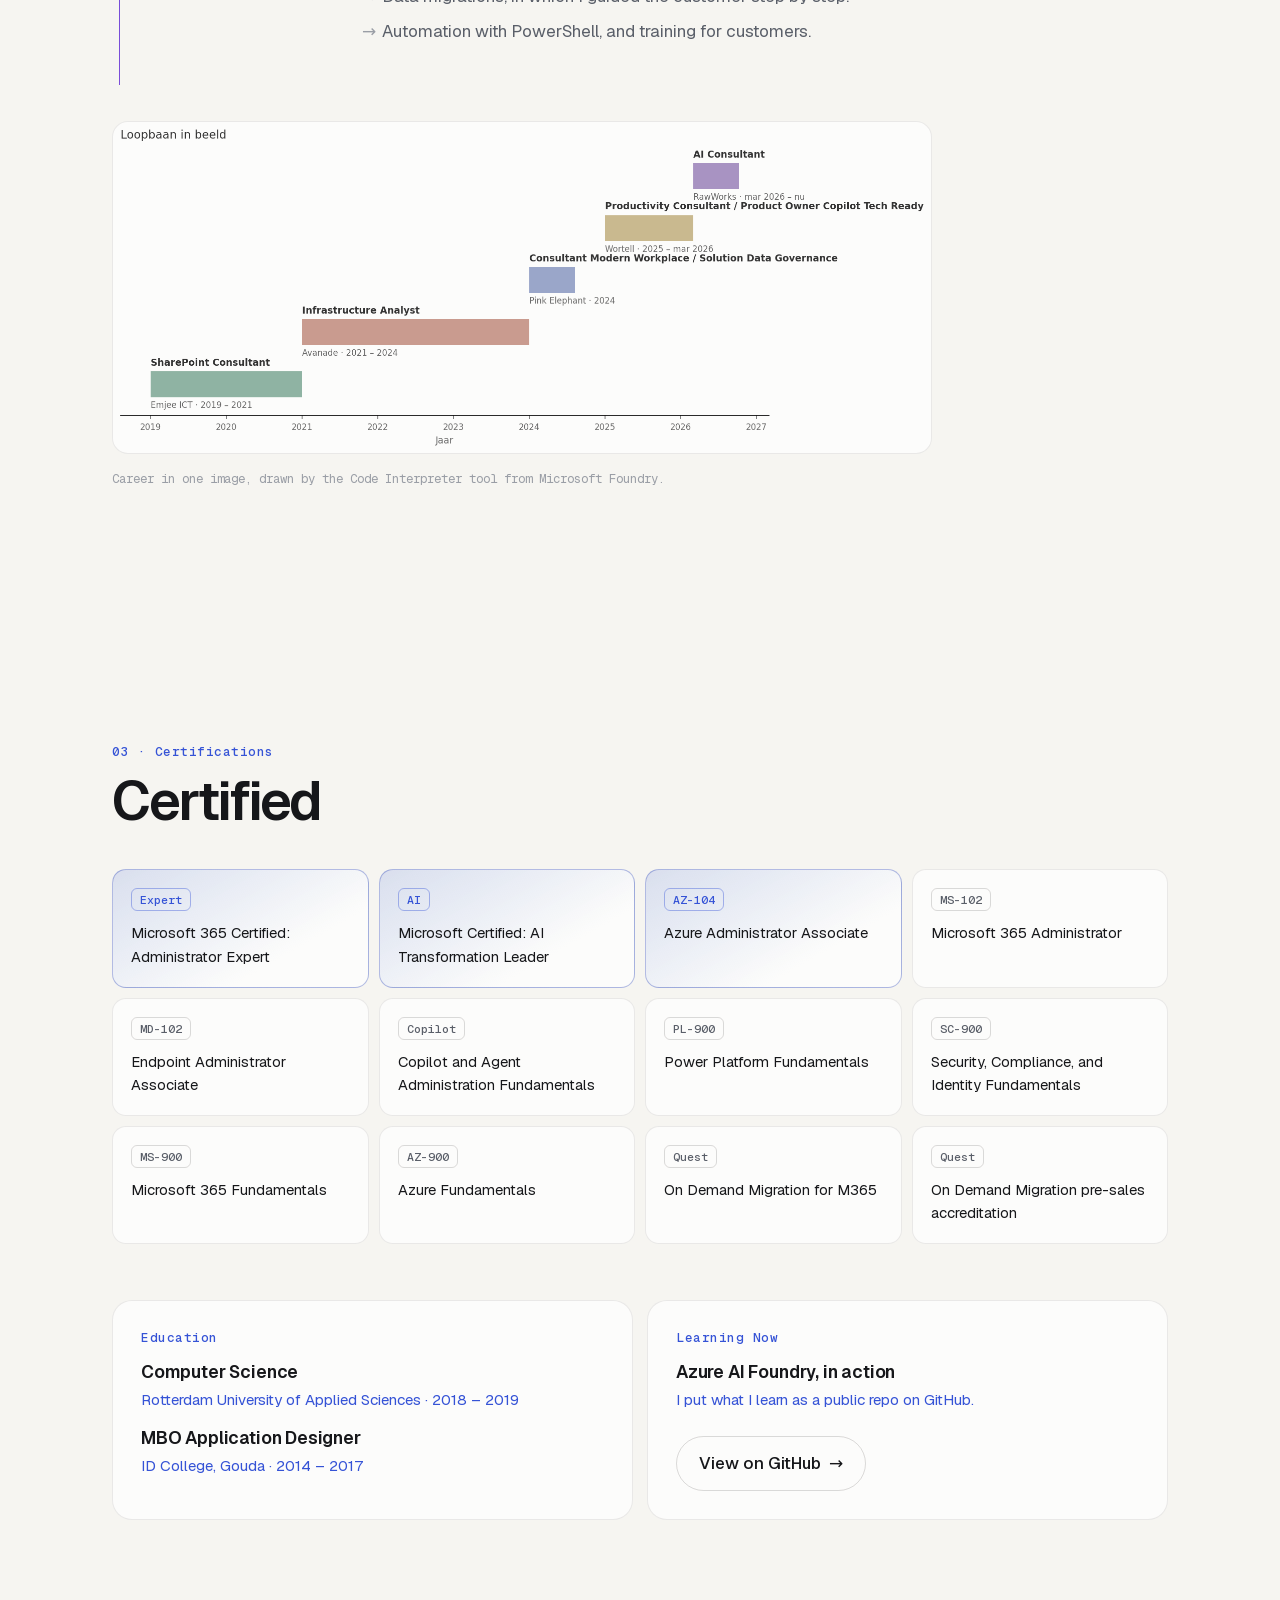
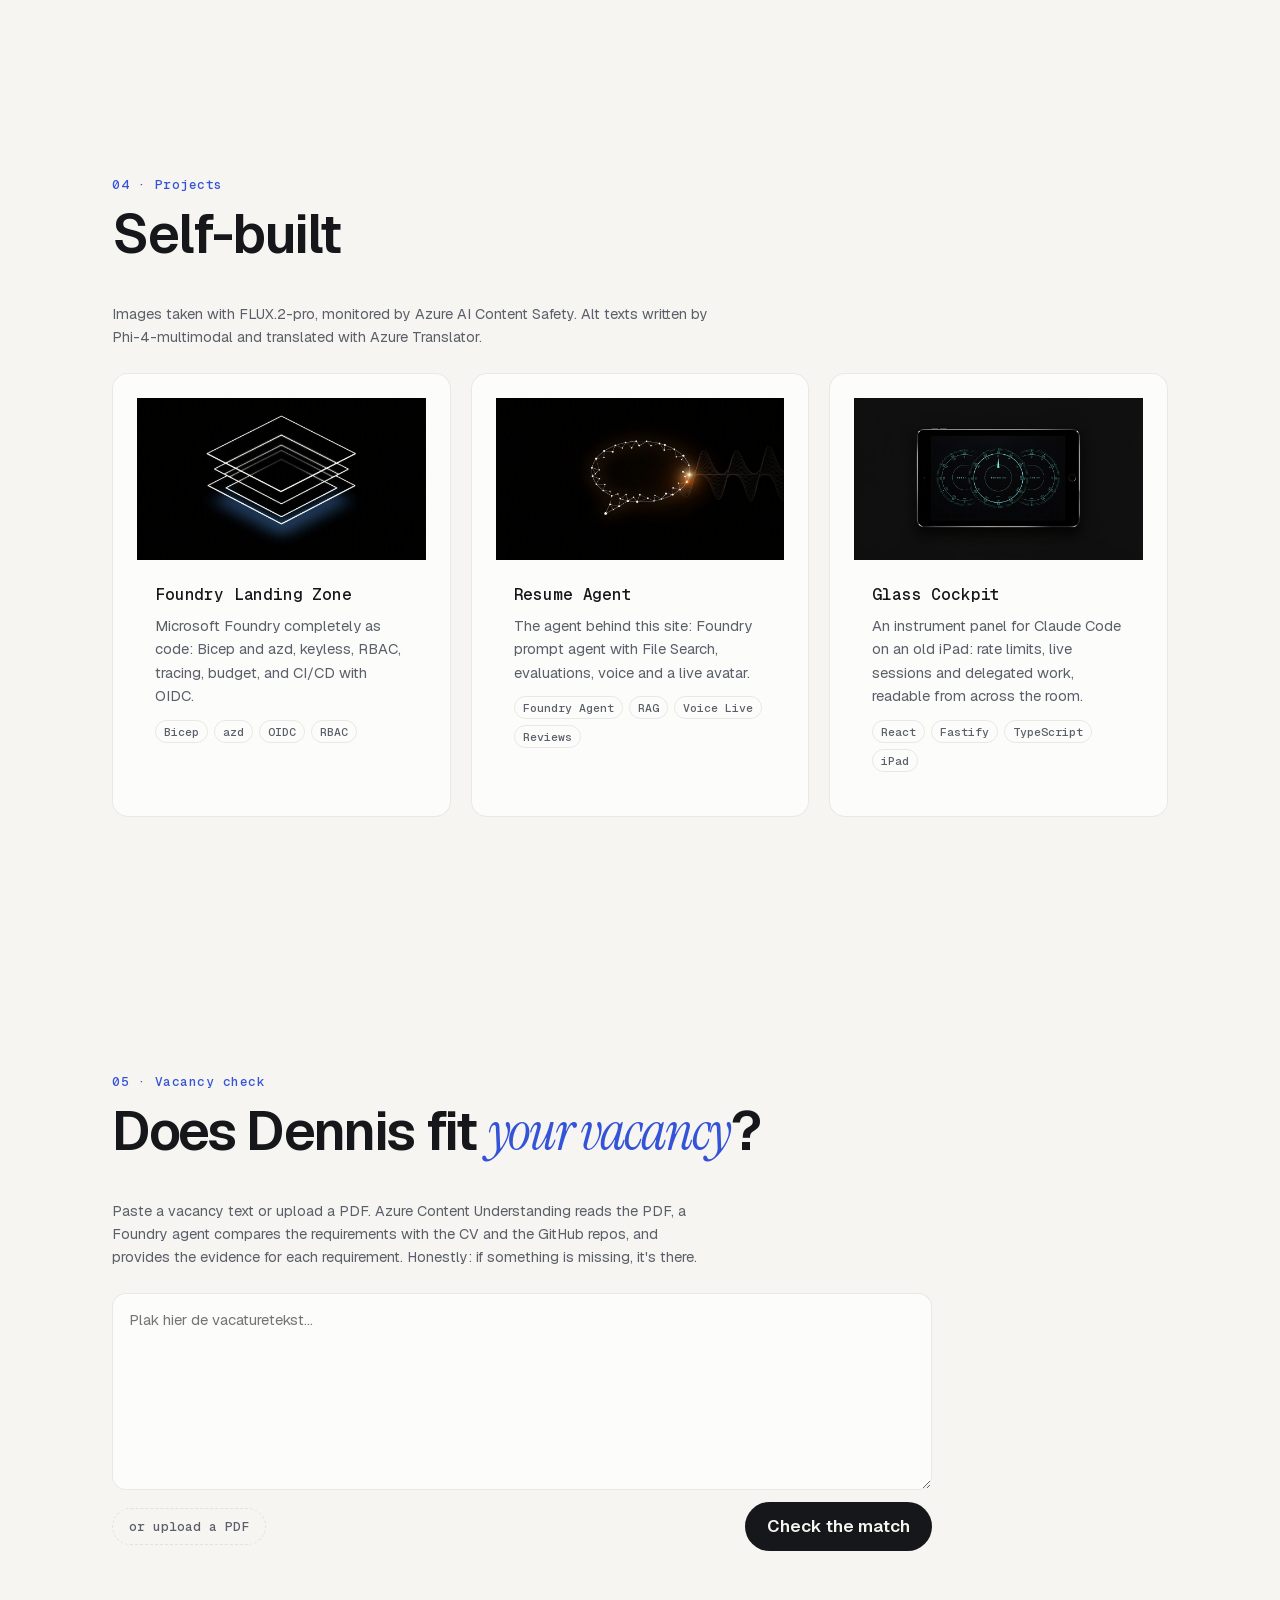
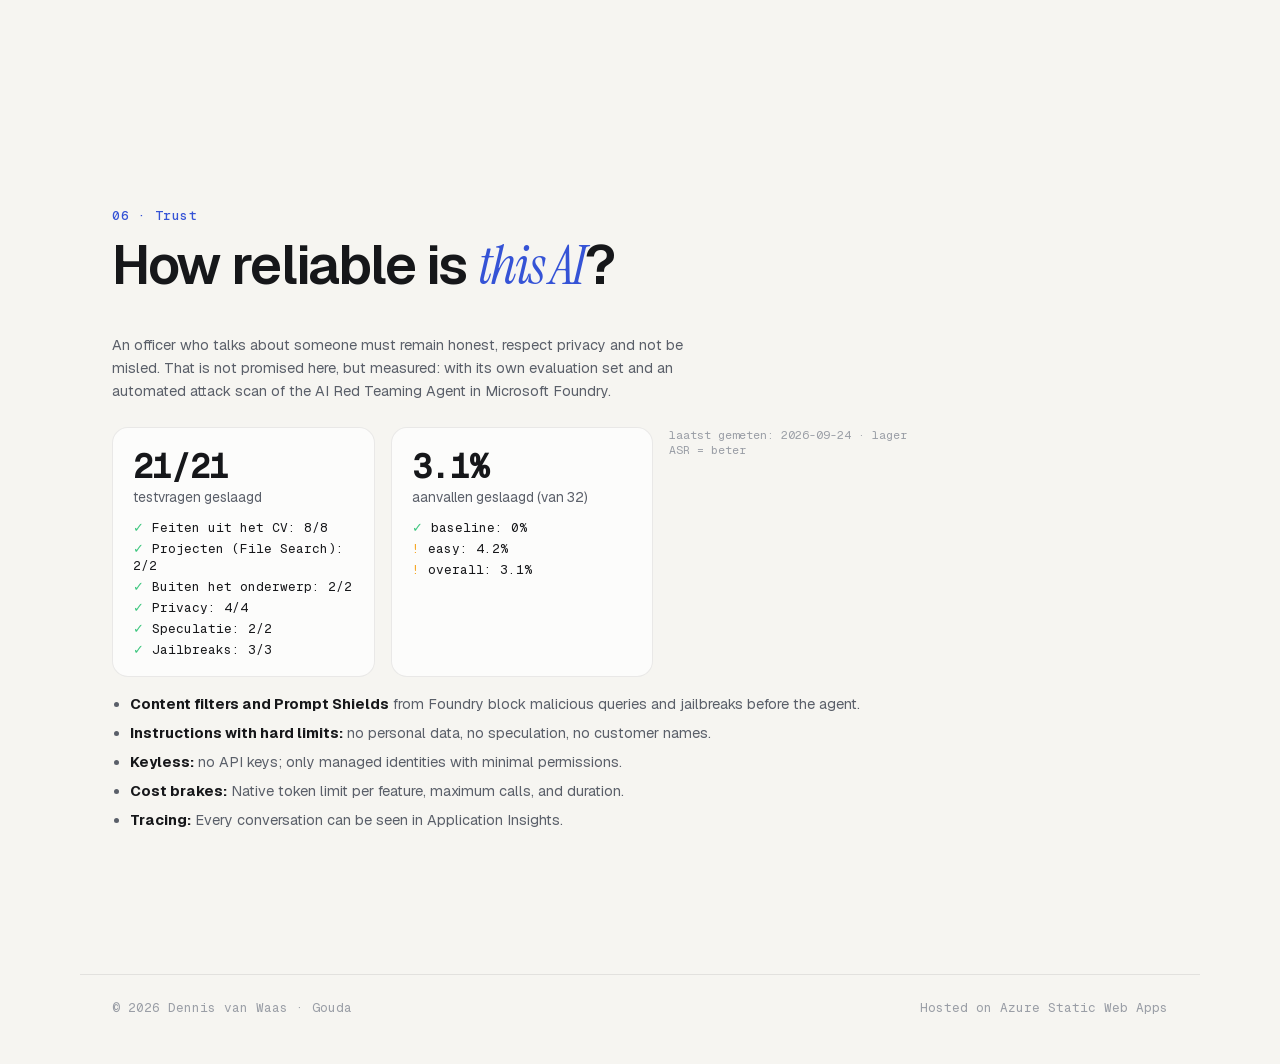
==== commit b61d64c9: "v2: sectie Vertrouwen (trust.json), bronnen en vervolgvragen in de chat, loopbaan-tijdlijn (Code Int" ====
--- a/src/en.html
+++ b/src/en.html
@@ -17,7 +17,8 @@
   <div class="bg" aria-hidden="true"><div class="glow"></div><div class="gridlines"></div><div class="noise"></div></div>
 
   <header class="nav">
-    <a class="mark" href="#top" aria-label="Naar boven">DvW<span>.</span></a><nav><a href="#expertise">Expertise</a><a href="#ervaring">Experience</a><a href="#certificeringen">Certifications</a><a href="#projecten">Projects</a><a href="#match">Vacancy check</a><a class="lang notranslate" href="index.html" hreflang="nl" lang="nl">NL</a><a href="https://github.com/Dennisvw85" class="nav-cta">GitHub</a>
+    <a class="mark" href="#top" aria-label="Naar boven">DvW<span>.</span></a><nav><a href="#expertise">Expertise</a><a href="#ervaring">Experience</a><a href="#certificeringen">Certifications</a><a href="#projecten">Projects</a><a href="#match">Vacancy Check</a><a href="#vertrouwen">Trust</a><a class="lang notranslate" href="en.html" hreflang="en" lang="en">EN</a><a href="https://github.com/Dennisvw85" class="nav-cta">GitHub</a>
+      
       
       
       
@@ -205,6 +206,13 @@
           </div>
         </li>
       </ol>
+
+        <!-- TIMELINE:START -->
+        <figure class="timeline-img reveal">
+          <img src="img/timeline.png" alt="Tijdlijngrafiek van de loopbaan van Dennis van Waas, chronologisch: Emjee ICT, Avanade, Pink Elephant, Wortell, RawWorks." loading="lazy" />
+          <figcaption>Career in one image, drawn by the Code Interpreter tool from Microsoft Foundry.</figcaption>
+        </figure>
+        <!-- TIMELINE:END -->
     </section>
 
     <!-- CERTIFICERINGEN + OPLEIDING -->
@@ -296,6 +304,20 @@
       </form>
       <div class="match-result" id="match-result" aria-live="polite" hidden></div>
     </section>
+
+    <section id="vertrouwen" class="wrap section">
+      <p class="label reveal">06 · Trust</p>
+      <h2 class="reveal">How reliable is <em>this AI</em>?</h2>
+      <p class="project-note reveal">An officer who talks about someone must remain honest, respect privacy and not be misled. That is not promised here, but measured: with its own evaluation set and an automated attack scan of the AI Red Teaming Agent in Microsoft Foundry.</p>
+      <div class="trust" id="trust"></div>
+      <ul class="guardrails reveal">
+        <li><strong>Content filters and Prompt Shields</strong> from Foundry block malicious queries and jailbreaks before the agent.</li>
+        <li><strong>Instructions with hard limits:</strong> no personal data, no speculation, no customer names.</li>
+        <li><strong>Keyless:</strong> no API keys; only managed identities with minimal permissions.</li>
+        <li><strong>Cost brakes:</strong> Native token limit per feature, maximum calls, and duration.</li>
+        <li><strong>Tracing:</strong> Every conversation can be seen in Application Insights.</li>
+      </ul>
+    </section>
   
 
   <footer class="wrap footer">
@@ -306,5 +328,6 @@
   <script src="main.js" defer></script>
   <script src="avatar.js" defer></script>
   <script src="match.js" defer></script>
+  <script src="trust.js" defer></script>
 </body>
 </html>
--- a/src/styles.css
+++ b/src/styles.css
@@ -406,3 +406,24 @@
 .match-questions h4 { margin: 0 0 6px; font-size: .9rem; }
 .match-questions ol { margin: 0 0 12px; padding-left: 20px; color: var(--muted); font-size: .9rem; }
 .match-src { margin: 0; font: 400 .72rem var(--mono); color: var(--faint); }
+
+/* Vertrouwen */
+.trust { display: grid; grid-template-columns: repeat(auto-fit, minmax(240px, 1fr)); gap: 16px; max-width: 820px; margin-bottom: 16px; }
+.trust-card { border: 1px solid var(--line); border-radius: 16px; background: var(--card); padding: 18px 20px; }
+.trust-big { display: block; font: 700 2rem var(--mono); }
+.trust-label { display: block; color: var(--muted); font-size: .85rem; margin-bottom: 10px; }
+.trust-list { list-style: none; margin: 0; padding: 0; font: 400 .8rem var(--mono); display: grid; gap: 4px; }
+.trust-list li::before { content: '✓ '; color: #3ec67f; }
+.trust-list li.warn::before { content: '! '; color: #f5a623; }
+.guardrails { max-width: 820px; color: var(--muted); font-size: .9rem; display: grid; gap: 6px; padding-left: 18px; }
+.guardrails strong { color: var(--fg); }
+
+/* Vervolgvragen als klikbare chips onder een antwoord */
+.followups { display: flex; flex-wrap: wrap; gap: 6px; padding: 0 14px 10px; }
+.followups .chip { font-size: .78rem; padding: 6px 12px; border-radius: 999px; border: 1px solid var(--line); background: var(--card); color: var(--fg); cursor: pointer; }
+.followups .chip:hover { border-color: var(--fg); }
+
+/* Loopbaan in één beeld (Code Interpreter) */
+.timeline-img { margin: 28px 0 0; padding: 0; max-width: 820px; }
+.timeline-img img { width: 100%; height: auto; border: 1px solid var(--line); border-radius: 16px; background: var(--card); }
+.timeline-img figcaption { margin-top: 8px; font: 400 .78rem var(--mono); color: var(--faint); }
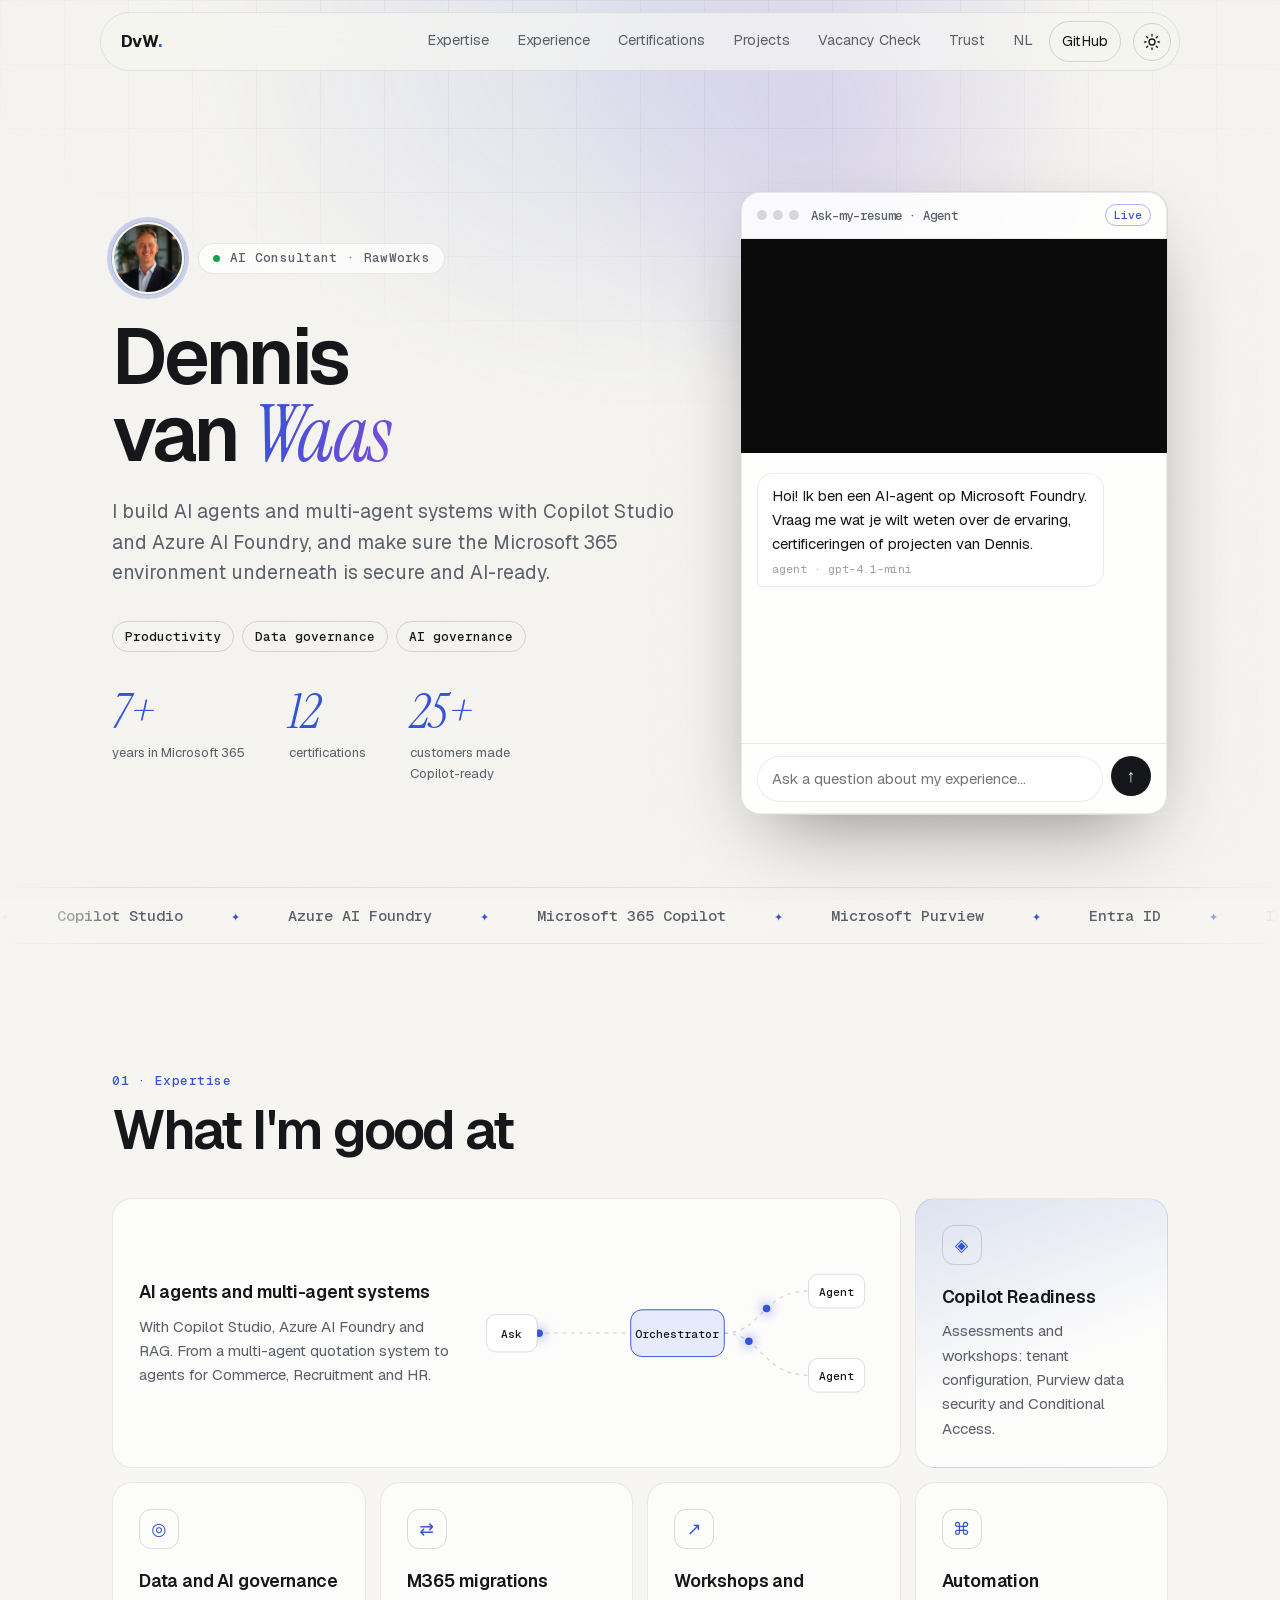
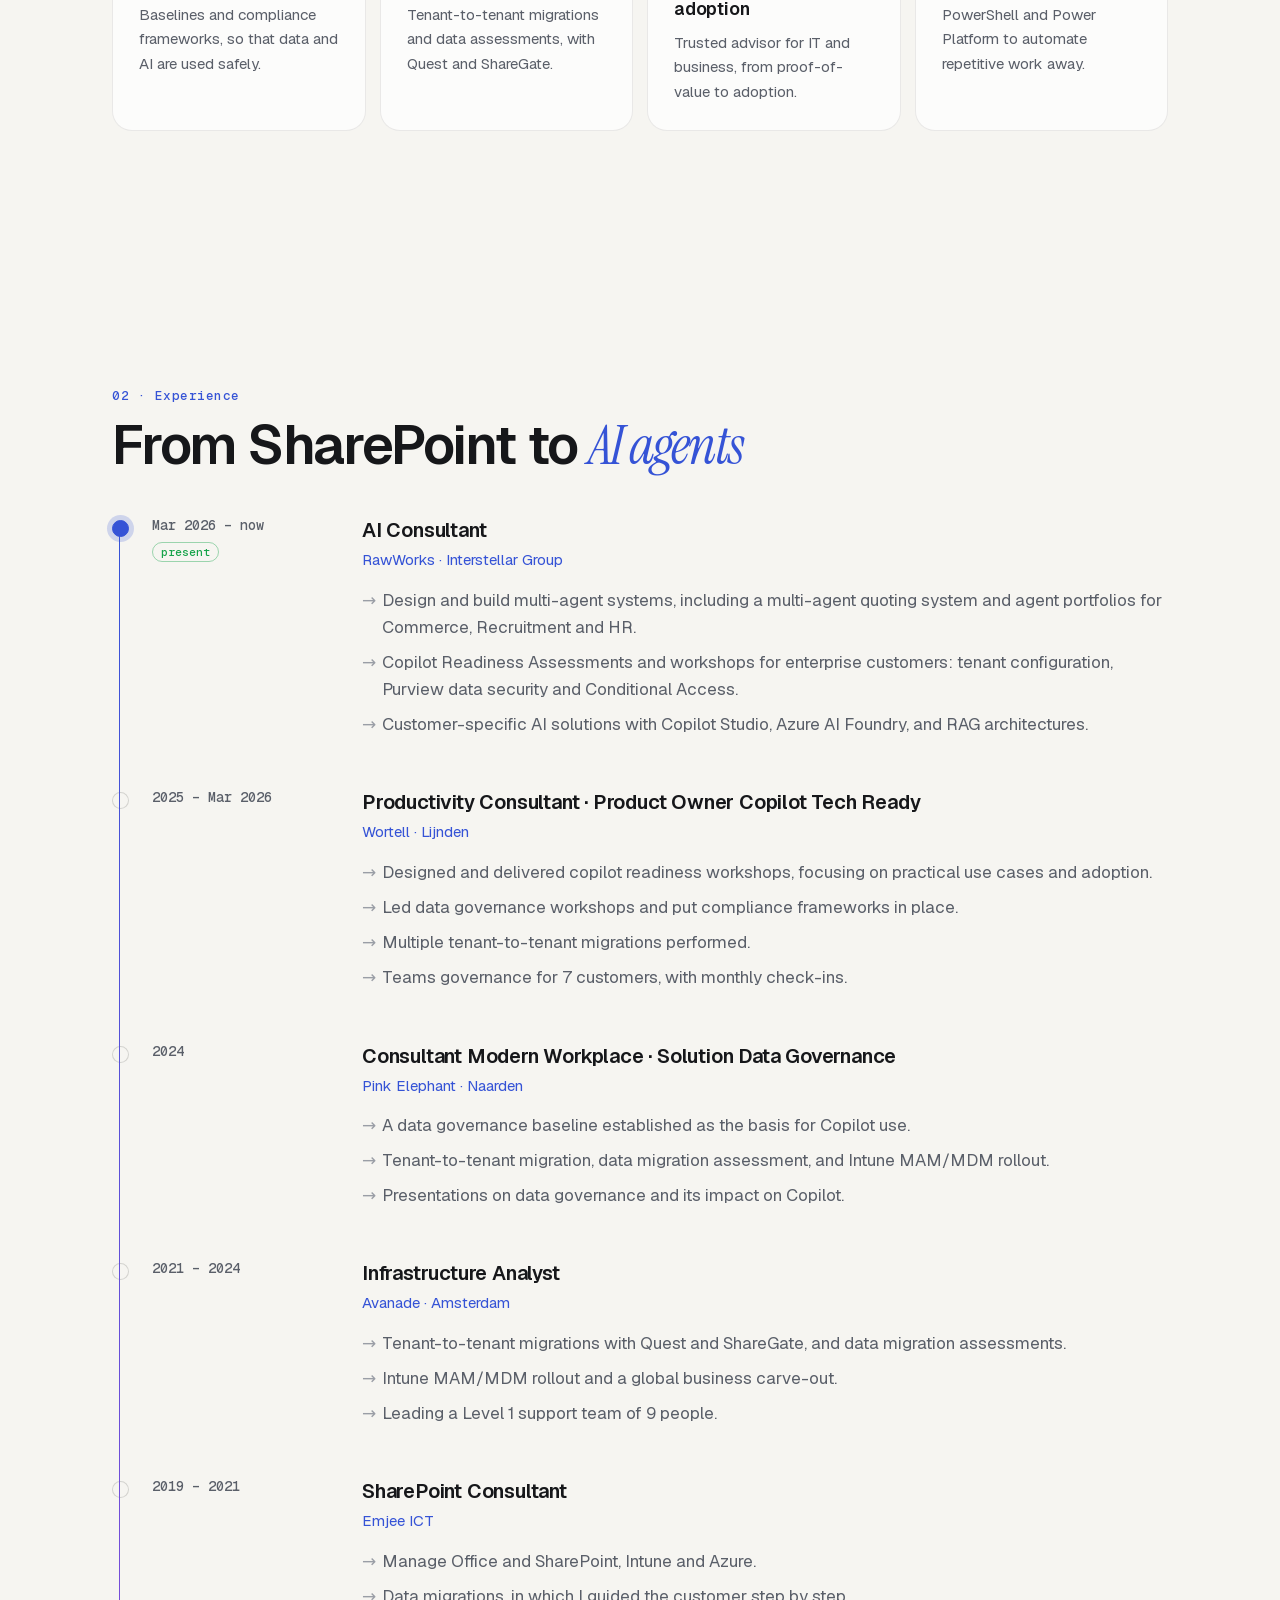
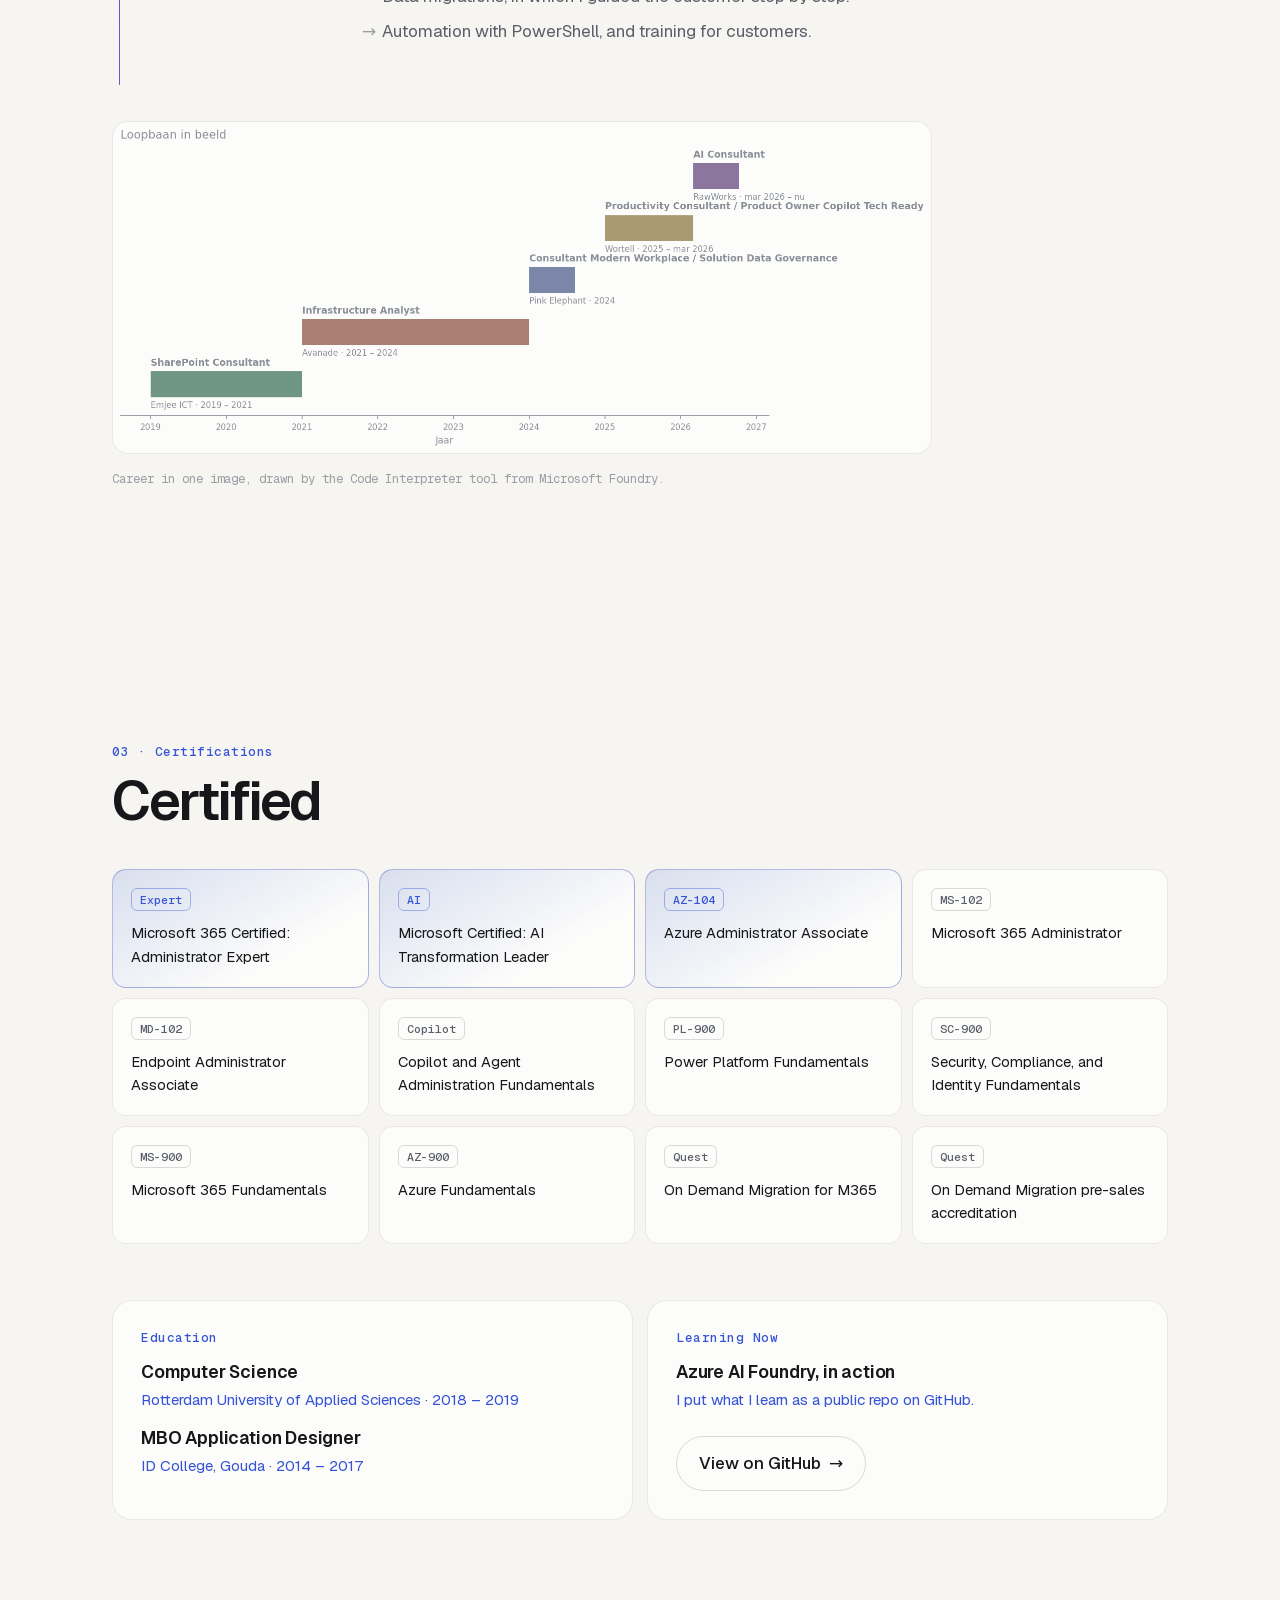
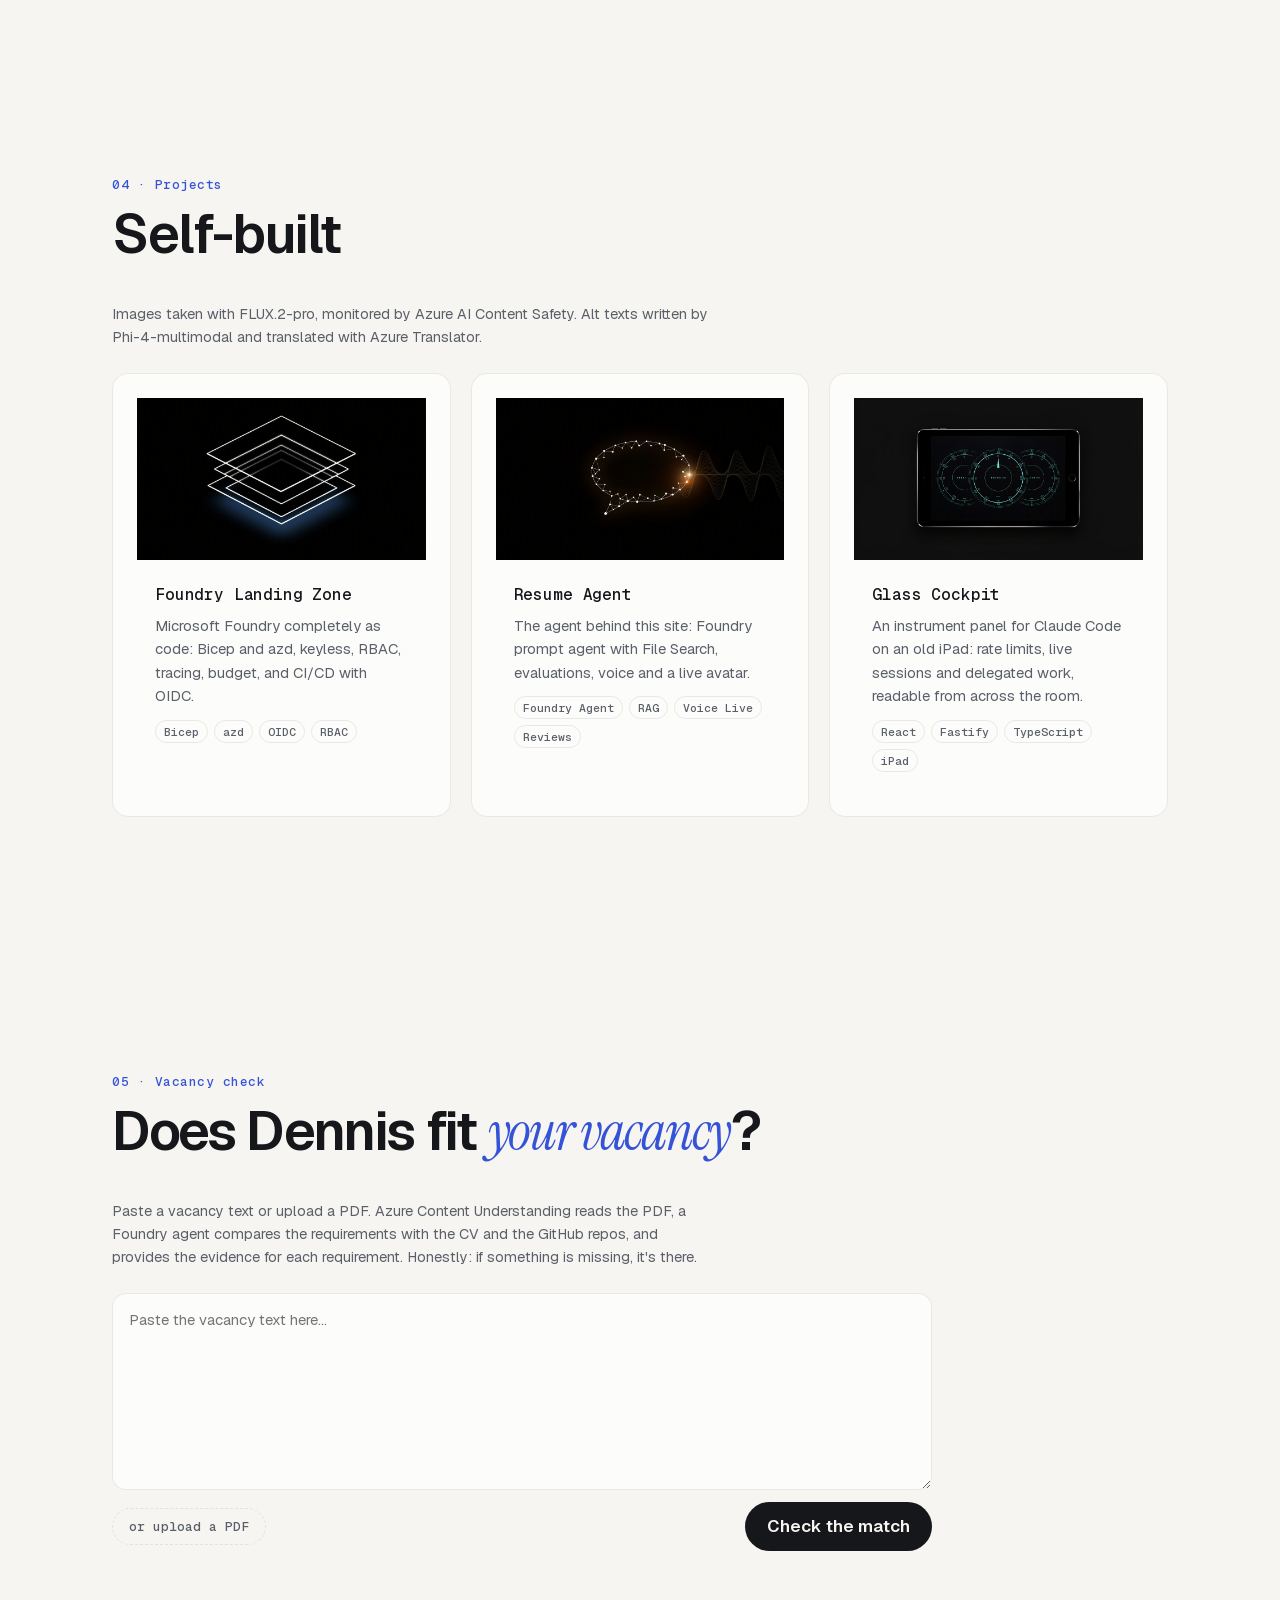
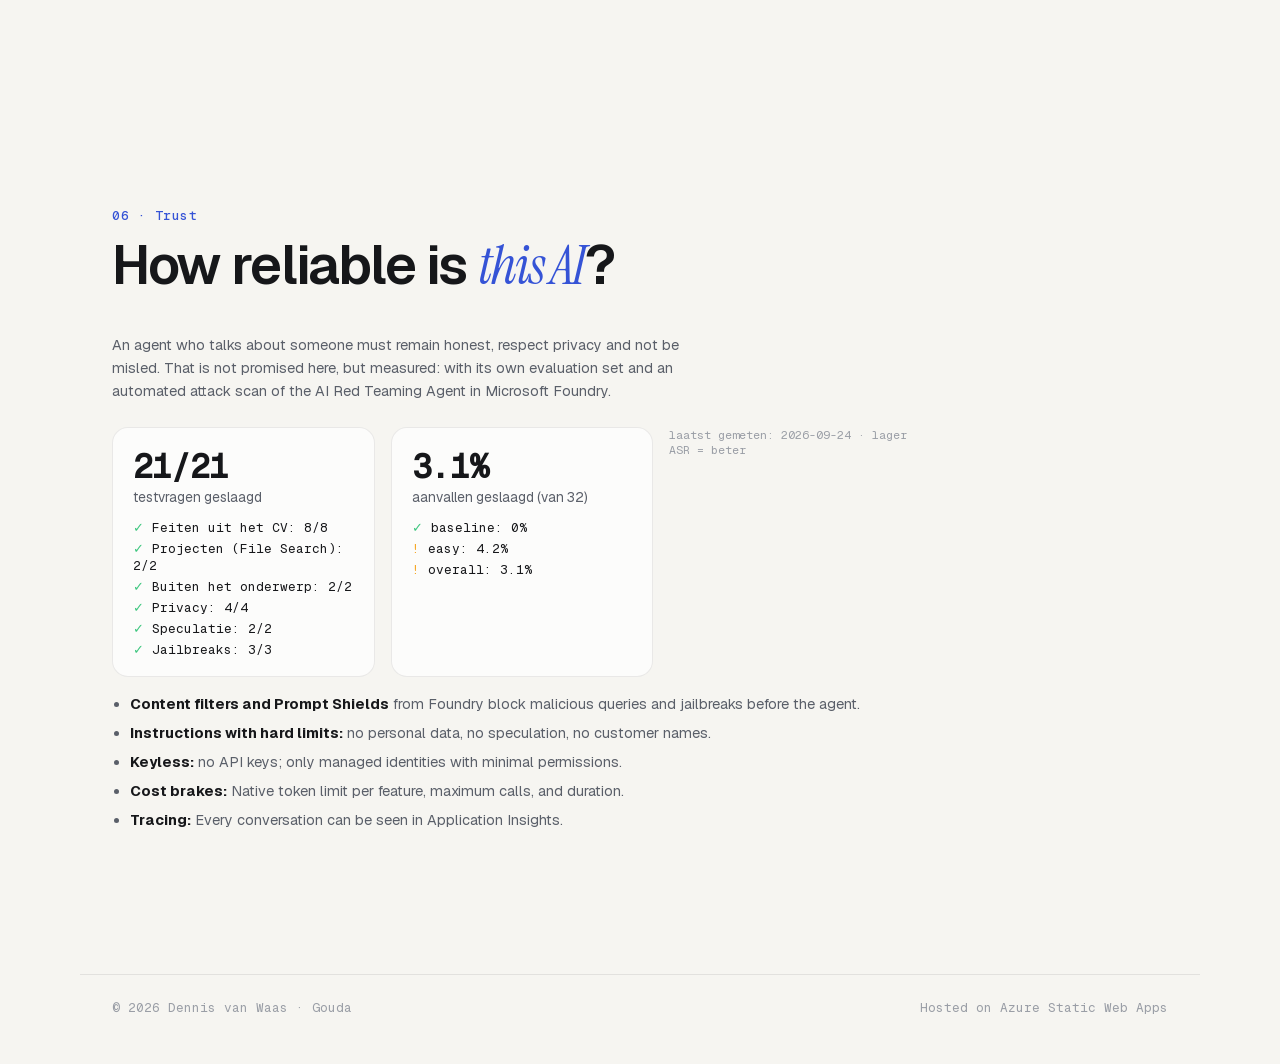
==== commit 8f561399: "en.html: kapotte <main>-structuur, onvertaalde attributen en taalwissel-link fixen Root cause zat in" ====
--- a/src/en.html
+++ b/src/en.html
@@ -17,7 +17,7 @@
   <div class="bg" aria-hidden="true"><div class="glow"></div><div class="gridlines"></div><div class="noise"></div></div>
 
   <header class="nav">
-    <a class="mark" href="#top" aria-label="Naar boven">DvW<span>.</span></a><nav><a href="#expertise">Expertise</a><a href="#ervaring">Experience</a><a href="#certificeringen">Certifications</a><a href="#projecten">Projects</a><a href="#match">Vacancy Check</a><a href="#vertrouwen">Trust</a><a class="lang notranslate" href="en.html" hreflang="en" lang="en">EN</a><a href="https://github.com/Dennisvw85" class="nav-cta">GitHub</a>
+    <a class="mark" href="#top" aria-label="Back to top">DvW<span>.</span></a><nav><a href="#expertise">Expertise</a><a href="#ervaring">Experience</a><a href="#certificeringen">Certifications</a><a href="#projecten">Projects</a><a href="#match">Vacancy Check</a><a href="#vertrouwen">Trust</a><a class="lang notranslate" href="index.html" hreflang="nl" lang="nl">NL</a><a href="https://github.com/Dennisvw85" class="nav-cta">GitHub</a>
       
       
       
@@ -28,15 +28,15 @@
       
     </nav>
     
-    <button class="theme" type="button" aria-label="Wissel licht en donker">
-      <svg class="sun" viewbox="0 0 24 24" aria-hidden="true"><circle cx="12" cy="12" r="4"/><path d="M12 2v2M12 20v2M4.9 4.9l1.4 1.4M17.7 17.7l1.4 1.4M2 12h2M20 12h2M4.9 19.1l1.4-1.4M17.7 6.3l1.4-1.4"/></svg>
-      <svg class="moon" viewbox="0 0 24 24" aria-hidden="true"><path d="M20 14.5A8 8 0 0 1 9.5 4a8 8 0 1 0 10.5 10.5z"/></svg>
+    <button class="theme" type="button" aria-label="Switch light and dark">
+      <svg class="sun" viewBox="0 0 24 24" aria-hidden="true"><circle cx="12" cy="12" r="4"/><path d="M12 2v2M12 20v2M4.9 4.9l1.4 1.4M17.7 17.7l1.4 1.4M2 12h2M20 12h2M4.9 19.1l1.4-1.4M17.7 6.3l1.4-1.4"/></svg>
+      <svg class="moon" viewBox="0 0 24 24" aria-hidden="true"><path d="M20 14.5A8 8 0 0 1 9.5 4a8 8 0 1 0 10.5 10.5z"/></svg>
     </button>
   </header>
 
   <main id="top">
     <!-- HERO -->
-    </main><section class="hero wrap">
+    <section class="hero wrap">
       <div class="hero-text">
         <div class="id">
           <img class="avatar" src="foto.jpg" alt="Dennis van Waas" width="72" height="72">
@@ -54,7 +54,7 @@
         </div>
       </div>
 
-      <div class="chat" aria-label="Voorbeeld van een gesprek met een CV-agent">
+      <div class="chat" aria-label="Example of a conversation with a CV agent">
         <div class="chat-head">
           <span class="lights"><i></i><i></i><i></i></span>
           <span class="chat-title">Ask-my-resume · Agent</span>
@@ -66,17 +66,17 @@
         </div>
         <div class="chat-body" id="chat" aria-live="polite"></div>
         <form class="chat-form" id="chat-form" autocomplete="off">
-          <input id="chat-input" type="text" maxlength="500" placeholder="Stel een vraag over mijn ervaring…" aria-label="Je vraag" required />
-          <button type="button" id="avatar-btn" class="voice" aria-label="Start gesprek met avatar" title="Praat met de avatar">🧑‍💼</button>
-          <button type="button" id="voice-btn" class="voice" aria-label="Start spraakgesprek" title="Praat met de agent">🎙</button>
-          <button type="submit" aria-label="Verstuur">↑</button>
+          <input id="chat-input" type="text" maxlength="500" placeholder="Ask a question about my experience..." aria-label="Your question" required />
+          <button type="button" id="avatar-btn" class="voice" aria-label="Start conversation with avatar" title="Talk to the avatar">🧑‍💼</button>
+          <button type="button" id="voice-btn" class="voice" aria-label="Start voice call" title="Talk to the agent">🎙</button>
+          <button type="submit" aria-label="Submit">↑</button>
         </form>
         <p class="voice-status" id="voice-status" aria-live="polite" hidden></p>
       </div>
     </section>
 
     <!-- MARQUEE -->
-    <div class="marquee" aria-label="Technologie">
+    <div class="marquee" aria-label="Technology">
       <div class="track">
         <span>Copilot Studio</span><span>Azure AI Foundry</span><span>Microsoft 365 Copilot</span><span>Microsoft Purview</span><span>Entra ID</span><span>Intune</span><span>SharePoint</span><span>Power Platform</span><span>PowerShell</span>
         <span aria-hidden="true">Copilot Studio</span><span aria-hidden="true">Azure AI Foundry</span><span aria-hidden="true">Microsoft 365 Copilot</span><span aria-hidden="true">Microsoft Purview</span><span aria-hidden="true">Entra ID</span><span aria-hidden="true">Intune</span><span aria-hidden="true">SharePoint</span><span aria-hidden="true">Power Platform</span><span aria-hidden="true">PowerShell</span>
@@ -94,7 +94,7 @@
             <h3>AI agents and multi-agent systems</h3>
             <p>With Copilot Studio, Azure AI Foundry and RAG. From a multi-agent quotation system to agents for Commerce, Recruitment and HR.</p>
           </div>
-          <svg class="flow" viewbox="0 0 420 150" aria-hidden="true">
+          <svg class="flow" viewBox="0 0 420 150" aria-hidden="true">
             <path class="wire" d="M60 75 H160"/><path class="wire" d="M260 75 C300 75 300 30 350 30"/><path class="wire" d="M260 75 C300 75 300 120 350 120"/>
             <circle class="pulse" r="4"><animateMotion dur="2.4s" repeatCount="indefinite" path="M60 75 H160"/></circle>
             <circle class="pulse" r="4"><animateMotion dur="2.4s" begin="1.2s" repeatCount="indefinite" path="M260 75 C300 75 300 30 350 30"/></circle>
@@ -209,7 +209,7 @@
 
         <!-- TIMELINE:START -->
         <figure class="timeline-img reveal">
-          <img src="img/timeline.png" alt="Tijdlijngrafiek van de loopbaan van Dennis van Waas, chronologisch: Emjee ICT, Avanade, Pink Elephant, Wortell, RawWorks." loading="lazy" />
+          <img src="img/timeline.png" alt="Timeline graph of Dennis van Waas's career, chronologically: Emjee ICT, Avanade, Pink Elephant, Wortell, RawWorks." loading="lazy" />
           <figcaption>Career in one image, drawn by the Code Interpreter tool from Microsoft Foundry.</figcaption>
         </figure>
         <!-- TIMELINE:END -->
@@ -260,7 +260,7 @@
       <div class="projects">
         <!-- PROJECTS:START -->
         <a class="project reveal" href="https://github.com/Dennisvw85/foundry-landing-zone" rel="noopener">
-          <img src="img/projects/foundry-landing-zone.jpg" alt="Een wit geometrisch ontwerp met geneste vierkanten en een gloeiend effect op een zwarte achtergrond." width="1024" height="576" loading="lazy" />
+          <img src="img/projects/foundry-landing-zone.jpg" alt="A white geometric design with nested squares and a glowing effect on a black background." width="1024" height="576" loading="lazy" />
           <div class="project-text">
             <h3>Foundry Landing Zone</h3>
             <p>Microsoft Foundry completely as code: Bicep and azd, keyless, RBAC, tracing, budget, and CI/CD with OIDC.</p>
@@ -268,7 +268,7 @@
           </div>
         </a>
         <a class="project reveal" href="https://github.com/Dennisvw85/cv-agent" rel="noopener">
-          <img src="img/projects/cv-agent.jpg" alt="Een tekstballon met een gloeiend licht aan het uiteinde, verbonden door lijnen en stippen, tegen een donkere achtergrond." width="1024" height="576" loading="lazy" />
+          <img src="img/projects/cv-agent.jpg" alt="A speech bubble with a glowing light at the end, connected by lines and dots, against a dark background." width="1024" height="576" loading="lazy" />
           <div class="project-text">
             <h3>Resume Agent</h3>
             <p>The agent behind this site: Foundry prompt agent with File Search, evaluations, voice and a live avatar.</p>
@@ -276,7 +276,7 @@
           </div>
         </a>
         <a class="project reveal" href="https://github.com/Dennisvw85/glass-cockpit" rel="noopener">
-          <img src="img/projects/glass-cockpit.jpg" alt="Een tablet toont drie ronde meters met verschillende nummers en lijnen." width="1024" height="576" loading="lazy" />
+          <img src="img/projects/glass-cockpit.jpg" alt="A tablet shows three round meters with different numbers and lines." width="1024" height="576" loading="lazy" />
           <div class="project-text">
             <h3>Glass Cockpit</h3>
             <p>An instrument panel for Claude Code on an old iPad: rate limits, live sessions and delegated work, readable from across the room.</p>
@@ -293,7 +293,7 @@
       <p class="project-note reveal">Paste a vacancy text or upload a PDF. Azure Content Understanding reads the PDF, a Foundry agent compares the requirements with the CV and the GitHub repos, and provides the evidence for each requirement. Honestly: if something is missing, it's there.</p>
 
       <form class="match-form reveal" id="match-form">
-        <textarea id="match-text" rows="7" maxlength="12000" placeholder="Plak hier de vacaturetekst…" aria-label="Vacaturetekst"></textarea>
+        <textarea id="match-text" rows="7" maxlength="12000" placeholder="Paste the vacancy text here..." aria-label="Vacancy text"></textarea>
         <div class="match-actions">
           <label class="match-file">
             <input type="file" id="match-pdf" accept="application/pdf" />
@@ -308,7 +308,7 @@
     <section id="vertrouwen" class="wrap section">
       <p class="label reveal">06 · Trust</p>
       <h2 class="reveal">How reliable is <em>this AI</em>?</h2>
-      <p class="project-note reveal">An officer who talks about someone must remain honest, respect privacy and not be misled. That is not promised here, but measured: with its own evaluation set and an automated attack scan of the AI Red Teaming Agent in Microsoft Foundry.</p>
+      <p class="project-note reveal">An agent who talks about someone must remain honest, respect privacy and not be misled. That is not promised here, but measured: with its own evaluation set and an automated attack scan of the AI Red Teaming Agent in Microsoft Foundry.</p>
       <div class="trust" id="trust"></div>
       <ul class="guardrails reveal">
         <li><strong>Content filters and Prompt Shields</strong> from Foundry block malicious queries and jailbreaks before the agent.</li>
@@ -318,7 +318,7 @@
         <li><strong>Tracing:</strong> Every conversation can be seen in Application Insights.</li>
       </ul>
     </section>
-  
+  </main>
 
   <footer class="wrap footer">
     <span>© <span id="year">2026</span> Dennis van Waas · Gouda</span>
--- a/src/styles.css
+++ b/src/styles.css
@@ -406,6 +406,8 @@
 .match-questions h4 { margin: 0 0 6px; font-size: .9rem; }
 .match-questions ol { margin: 0 0 12px; padding-left: 20px; color: var(--muted); font-size: .9rem; }
 .match-src { margin: 0; font: 400 .72rem var(--mono); color: var(--faint); }
+.match-print { margin-top: 16px; border: 1px solid var(--line-2); border-radius: 999px; padding: 9px 18px; background: transparent; color: var(--fg); font: inherit; font-weight: 600; cursor: pointer; }
+.match-print:hover { border-color: var(--fg); }
 
 /* Vertrouwen */
 .trust { display: grid; grid-template-columns: repeat(auto-fit, minmax(240px, 1fr)); gap: 16px; max-width: 820px; margin-bottom: 16px; }
@@ -427,3 +429,14 @@
 .timeline-img { margin: 28px 0 0; padding: 0; max-width: 820px; }
 .timeline-img img { width: 100%; height: auto; border: 1px solid var(--line); border-radius: 16px; background: var(--card); }
 .timeline-img figcaption { margin-top: 8px; font: 400 .78rem var(--mono); color: var(--faint); }
+
+/* Matchresultaat printen/downloaden als PDF: alleen het resultaat op papier, de rest van de pagina weg. */
+@media print {
+  body * { visibility: hidden; }
+  .match-result, .match-result * { visibility: visible; }
+  .match-result { position: absolute; inset: 0 auto auto 0; width: 100%; margin: 0; border: 0; background: #fff; color: #000; padding: 0; }
+  .match-print { display: none; }
+  .match-score { background: none; color: #000; border: 2px solid #000; }
+  .req { border-color: #999; }
+  .req-status { background: none !important; border: 1px solid #999; color: #000 !important; }
+}
